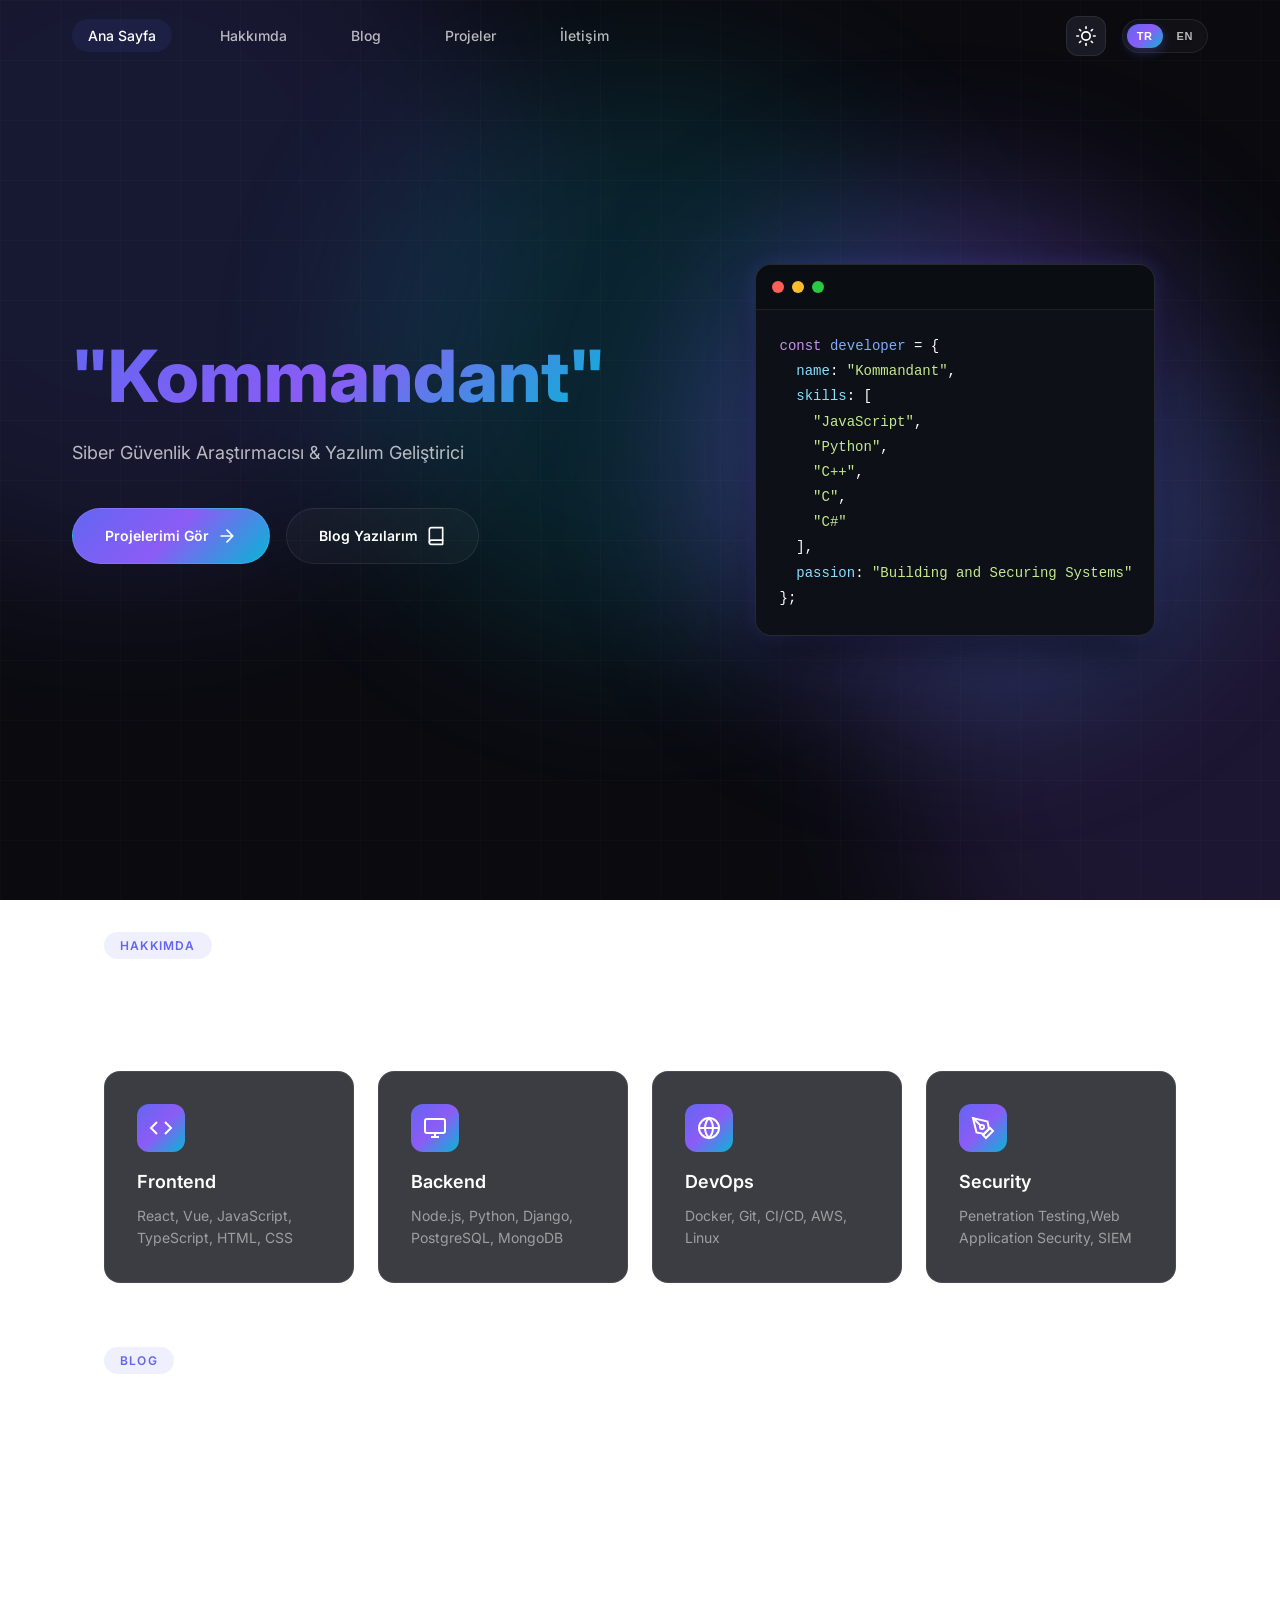
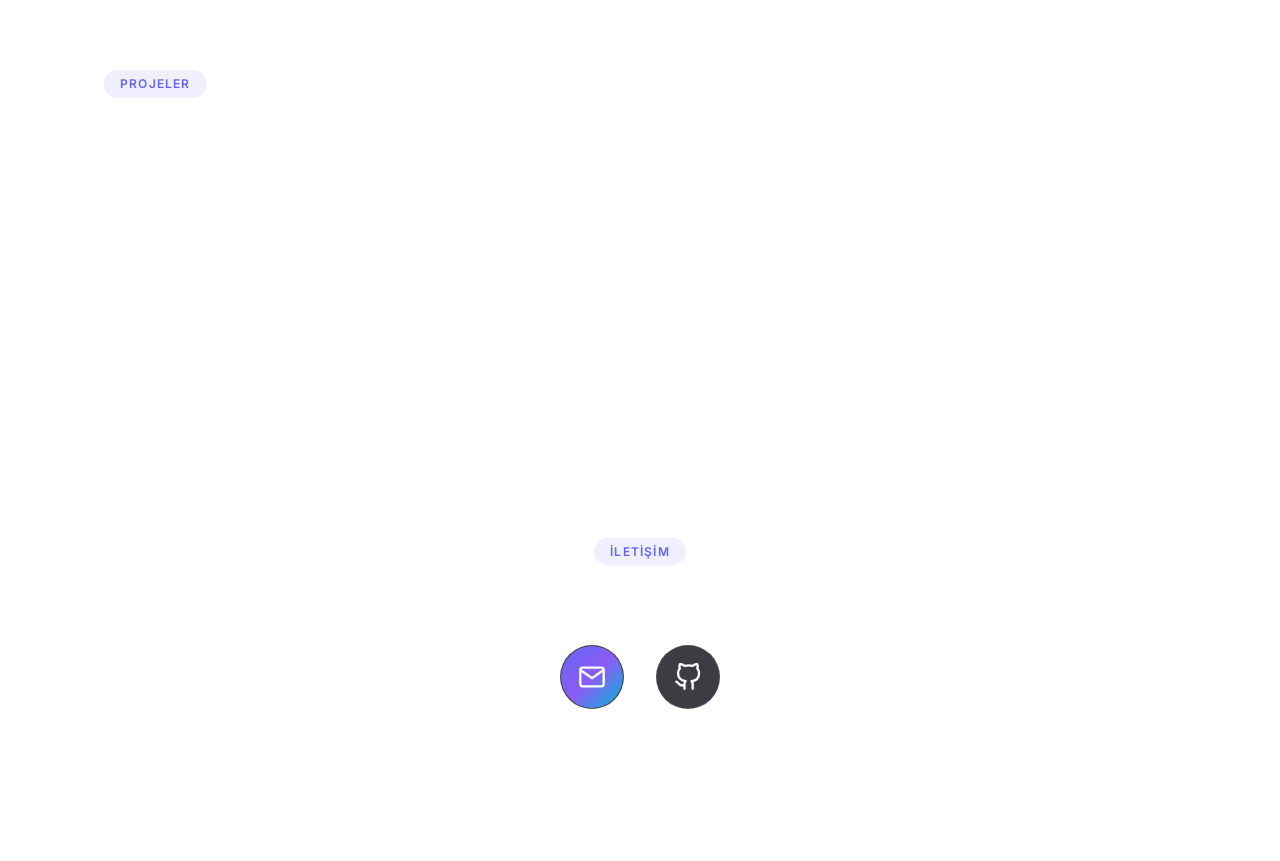
==== index.html @ 4bd41f68 "Add files via upload" ====
<!DOCTYPE html>
<html lang="tr">

<head>
    <meta charset="UTF-8">
    <meta name="viewport" content="width=device-width, initial-scale=1.0">
    <meta name="description" content="Alper's personal portfolio - Software Developer & Creative Technologist">
    <meta name="keywords" content="developer, portfolio, software, web development">
    <title>Alper | Portfolio</title>
    <link rel="preconnect" href="https://fonts.googleapis.com">
    <link rel="preconnect" href="https://fonts.gstatic.com" crossorigin>
    <link href="https://fonts.googleapis.com/css2?family=Inter:wght@300;400;500;600;700;800&display=swap"
        rel="stylesheet">
    <link rel="stylesheet" href="style.css">
</head>

<body>
    <!-- Animated Background -->
    <div class="bg-gradient">
        <div class="bg-blob"></div>
    </div>
    <div class="bg-grid"></div>
    <canvas id="bg-canvas"></canvas>

    <!-- Navigation -->
    <nav class="navbar" id="navbar">
        <div class="nav-container">

            <ul class="nav-menu">
                <li><a href="#home" class="nav-link active" data-i18n="nav-home">Ana Sayfa</a></li>
                <li><a href="#about" class="nav-link" data-i18n="nav-about">Hakkımda</a></li>
                <li><a href="#blog" class="nav-link" data-i18n="nav-blog">Blog</a></li>
                <li><a href="projects.html" class="nav-link" data-i18n="nav-projects">Projeler</a></li>
                <li><a href="#contact" class="nav-link" data-i18n="nav-contact">İletişim</a></li>
            </ul>
            <div class="nav-extra">
                <button id="theme-toggle" class="theme-toggle" aria-label="Toggle theme">
                    <svg class="sun-icon" xmlns="http://www.w3.org/2000/svg" width="20" height="20" viewBox="0 0 24 24"
                        fill="none" stroke="currentColor" stroke-width="2" stroke-linecap="round"
                        stroke-linejoin="round">
                        <circle cx="12" cy="12" r="5" />
                        <line x1="12" y1="1" x2="12" y2="3" />
                        <line x1="12" y1="21" x2="12" y2="23" />
                        <line x1="4.22" y1="4.22" x2="5.64" y2="5.64" />
                        <line x1="18.36" y1="18.36" x2="19.78" y2="19.78" />
                        <line x1="1" y1="12" x2="3" y2="12" />
                        <line x1="21" y1="12" x2="23" y2="12" />
                        <line x1="4.22" y1="19.78" x2="5.64" y2="18.36" />
                        <line x1="18.36" y1="5.64" x2="19.78" y2="4.22" />
                    </svg>
                    <svg class="moon-icon" xmlns="http://www.w3.org/2000/svg" width="20" height="20" viewBox="0 0 24 24"
                        fill="none" stroke="currentColor" stroke-width="2" stroke-linecap="round"
                        stroke-linejoin="round">
                        <path d="M21 12.79A9 9 0 1 1 11.21 3 7 7 0 0 0 21 12.79z" />
                    </svg>
                </button>
                <div class="lang-switch" id="lang-switch">
                    <button class="lang-btn active" data-lang="tr">TR</button>
                    <span class="lang-divider">|</span>
                    <button class="lang-btn" data-lang="en">EN</button>
                </div>
                <button class="nav-toggle" id="nav-toggle" aria-label="Toggle menu">
                    <span></span>
                    <span></span>
                    <span></span>
                </button>
            </div>
        </div>
    </nav>

    <!-- Hero Section -->
    <section class="hero" id="home">
        <div class="hero-content">

            <h1 class="hero-title">
                <span class="title-line"></span>
                <span class="title-gradient">"Kommandant"</span>
            </h1>
            <p class="hero-description" data-i18n="hero-description">
                Cyber Security Researcher & Software Developer
            </p>
            <div class="hero-cta">
                <a href="#projects" class="btn btn-primary">
                    <span data-i18n="hero-cta-projects">Projelerimi Gör</span>
                    <svg xmlns="http://www.w3.org/2000/svg" width="20" height="20" viewBox="0 0 24 24" fill="none"
                        stroke="currentColor" stroke-width="2" stroke-linecap="round" stroke-linejoin="round">
                        <path d="M5 12h14M12 5l7 7-7 7" />
                    </svg>
                </a>
                <a href="#blog" class="btn btn-secondary">
                    <span data-i18n="hero-cta-blog">Blog Yazılarım</span>
                    <svg xmlns="http://www.w3.org/2000/svg" width="20" height="20" viewBox="0 0 24 24" fill="none"
                        stroke="currentColor" stroke-width="2" stroke-linecap="round" stroke-linejoin="round">
                        <path d="M4 19.5A2.5 2.5 0 0 1 6.5 17H20" />
                        <path d="M6.5 2H20v20H6.5A2.5 2.5 0 0 1 4 19.5v-15A2.5 2.5 0 0 1 6.5 2z" />
                    </svg>
                </a>
            </div>
        </div>
        <div class="hero-visual">
            <div class="hero-card">
                <div class="card-glow"></div>
                <div class="code-window">
                    <div class="window-header">
                        <span class="dot red"></span>
                        <span class="dot yellow"></span>
                        <span class="dot green"></span>
                    </div>
                    <pre class="code-content"><code><span class="keyword">const</span> <span class="variable">developer</span> = {
  <span class="property">name</span>: <span class="string">"Kommandant"</span>,
  <span class="property">skills</span>: [
    <span class="string">"JavaScript"</span>,
    <span class="string">"Python"</span>,
    <span class="string">"C++"</span>,
    <span class="string">"C"</span>,
    <span class="string">"C#"</span>
  ],
  <span class="property">passion</span>: <span class="string">"Building and Securing Systems"</span>
};</code></pre>
                </div>
            </div>
        </div>
    </section>





    <!-- About Section -->
    <section class="about" id="about">
        <div class="section-container">
            <div class="section-header">
                <span class="section-tag" data-i18n="about-tag">Hakkımda</span>

            </div>
            <div class="about-content">
                <div class="about-text">
                </div>
                <div class="skills-grid">
                    <div class="skill-card">
                        <div class="skill-icon">
                            <svg xmlns="http://www.w3.org/2000/svg" width="24" height="24" viewBox="0 0 24 24"
                                fill="none" stroke="currentColor" stroke-width="2">
                                <polyline points="16 18 22 12 16 6"></polyline>
                                <polyline points="8 6 2 12 8 18"></polyline>
                            </svg>
                        </div>
                        <h3 data-i18n="skills-frontend">Frontend</h3>
                        <p>React, Vue, JavaScript, TypeScript, HTML, CSS</p>
                    </div>
                    <div class="skill-card">
                        <div class="skill-icon">
                            <svg xmlns="http://www.w3.org/2000/svg" width="24" height="24" viewBox="0 0 24 24"
                                fill="none" stroke="currentColor" stroke-width="2">
                                <rect x="2" y="3" width="20" height="14" rx="2" ry="2"></rect>
                                <line x1="8" y1="21" x2="16" y2="21"></line>
                                <line x1="12" y1="17" x2="12" y2="21"></line>
                            </svg>
                        </div>
                        <h3 data-i18n="skills-backend">Backend</h3>
                        <p>Node.js, Python, Django, PostgreSQL, MongoDB</p>
                    </div>
                    <div class="skill-card">
                        <div class="skill-icon">
                            <svg xmlns="http://www.w3.org/2000/svg" width="24" height="24" viewBox="0 0 24 24"
                                fill="none" stroke="currentColor" stroke-width="2">
                                <circle cx="12" cy="12" r="10"></circle>
                                <line x1="2" y1="12" x2="22" y2="12"></line>
                                <path
                                    d="M12 2a15.3 15.3 0 0 1 4 10 15.3 15.3 0 0 1-4 10 15.3 15.3 0 0 1-4-10 15.3 15.3 0 0 1 4-10z">
                                </path>
                            </svg>
                        </div>
                        <h3 data-i18n="skills-devops">DevOps</h3>
                        <p>Docker, Git, CI/CD, AWS, Linux</p>
                    </div>
                    <div class="skill-card">
                        <div class="skill-icon">
                            <svg xmlns="http://www.w3.org/2000/svg" width="24" height="24" viewBox="0 0 24 24"
                                fill="none" stroke="currentColor" stroke-width="2">
                                <path d="M12 19l7-7 3 3-7 7-3-3z"></path>
                                <path d="M18 13l-1.5-7.5L2 2l3.5 14.5L13 18l5-5z"></path>
                                <path d="M2 2l7.586 7.586"></path>
                                <circle cx="11" cy="11" r="2"></circle>
                            </svg>
                        </div>
                        <h3 data-i18n="skills-design">Security</h3>
                        <p>Penetration Testing,Web Application Security, SIEM</p>
                    </div>
                </div>
            </div>
        </div>
    </section>

    <!-- Blog Section -->
    <section class="blog" id="blog">
        <div class="section-container">
            <div class="section-header">
                <span class="section-tag" data-i18n="blog-tag">Blog</span>
                <h2 class="section-title" data-i18n="blog-title">Son<br><span class="gradient-text">Yazılarım</span>
                </h2>
            </div>
            <div class="blog-grid" id="blog-grid">
                <!-- Articles will be loaded dynamically from articles.json -->
            </div>
            <div class="blog-cta">
                <a href="blog.html" class="btn btn-secondary" data-i18n="blog-cta">Tüm Yazıları Gör</a>
            </div>
        </div>
    </section>

    <!-- Projects Section -->

    <section class="projects" id="projects">
        <div class="section-container">
            <div class="section-header">
                <span class="section-tag" data-i18n="projects-tag">Projeler</span>
            </div>
            <div class="projects-grid" id="homepage-projects-grid">
                <!-- Projects will be loaded dynamically from GitHub -->
                <div class="projects-loading-inline">
                </div>
            </div>
            <div class="projects-cta">
                <a href="projects.html" class="btn btn-secondary">
                    <svg xmlns="http://www.w3.org/2000/svg" width="18" height="18" viewBox="0 0 24 24" fill="none"
                        stroke="currentColor" stroke-width="2">
                        <path
                            d="M9 19c-5 1.5-5-2.5-7-3m14 6v-3.87a3.37 3.37 0 0 0-.94-2.61c3.14-.35 6.44-1.54 6.44-7A5.44 5.44 0 0 0 20 4.77 5.07 5.07 0 0 0 19.91 1S18.73.65 16 2.48a13.38 13.38 0 0 0-7 0C6.27.65 5.09 1 5.09 1A5.07 5.07 0 0 0 5 4.77a5.44 5.44 0 0 0-1.5 3.78c0 5.42 3.3 6.61 6.44 7A3.37 3.37 0 0 0 9 18.13V22">
                        </path>
                    </svg>
                    <span data-i18n="projects-cta">Tüm Projeleri Gör</span>
                </a>
            </div>
        </div>
    </section>



    <!-- Contact Section -->
    <section class="contact" id="contact">
        <div class="section-container">
            <div class="section-header center">
                <span class="section-tag" data-i18n="contact-tag">İletişim</span>
            </div>
            <div class="contact-content">
                <div class="contact-buttons">
                    <div class="contact-email-card">
                        <div class="contact-icon">
                            <svg xmlns="http://www.w3.org/2000/svg" width="24" height="24" viewBox="0 0 24 24"
                                fill="none" stroke="currentColor" stroke-width="2" stroke-linecap="round"
                                stroke-linejoin="round">
                                <path d="M4 4h16c1.1 0 2 .9 2 2v12c0 1.1-.9 2-2 2H4c-1.1 0-2-.9-2-2V6c0-1.1.9-2 2-2z">
                                </path>
                                <polyline points="22,6 12,13 2,6"></polyline>
                            </svg>
                        </div>
                        <div class="contact-email-info">
                            <span class="contact-email-text">alpermudar@gmail.com</span>
                        </div>
                    </div>
                    <a href="https://github.com/alpermdr" target="_blank" class="contact-btn"
                        aria-label="GitHub Profile">
                        <svg xmlns="http://www.w3.org/2000/svg" width="24" height="24" viewBox="0 0 24 24" fill="none"
                            stroke="currentColor" stroke-width="2" stroke-linecap="round" stroke-linejoin="round">
                            <path
                                d="M9 19c-5 1.5-5-2.5-7-3m14 6v-3.87a3.37 3.37 0 0 0-.94-2.61c3.14-.35 6.44-1.54 6.44-7A5.44 5.44 0 0 0 20 4.77 5.07 5.07 0 0 0 19.91 1S18.73.65 16 2.48a13.38 13.38 0 0 0-7 0C6.27.65 5.09 1 5.09 1A5.07 5.07 0 0 0 5 4.77a5.44 5.44 0 0 0-1.5 3.78c0 5.42 3.3 6.61 6.44 7A3.37 3.37 0 0 0 9 18.13V22">
                            </path>
                        </svg>
                    </a>
                </div>
            </div>
        </div>
    </section>

    <!-- Footer -->
    <footer class="footer">
        <div class="footer-container">
            <p data-i18n="footer-rights">&copy; 2026 Kommandant Tüm hakları saklıdır.</p>
        </div>
    </footer>

    <script src="script.js"></script>
</body>

</html>
---- style.css ----
/* ============================================
   Modern Design System - GitHub.io Portfolio
   ============================================ */

/* CSS Custom Properties */
:root {
    /* Shared Properties */
    --space-xs: 0.25rem;
    --space-sm: 0.5rem;
    --space-md: 1rem;
    --space-lg: 1.5rem;
    --space-xl: 2rem;
    --space-2xl: 3rem;
    --space-3xl: 4rem;
    --space-4xl: 6rem;

    --font-family: 'Inter', -apple-system, BlinkMacSystemFont, sans-serif;
    --font-size-xs: 0.75rem;
    --font-size-sm: 0.875rem;
    --font-size-base: 1rem;
    --font-size-lg: 1.125rem;
    --font-size-xl: 1.25rem;
    --font-size-2xl: 1.5rem;
    --font-size-3xl: 2rem;
    --font-size-4xl: 2.5rem;
    --font-size-5xl: 3.5rem;
    --font-size-6xl: 4.5rem;

    --blur-sm: 8px;
    --blur-md: 16px;
    --blur-lg: 32px;
    --transition-fast: 150ms ease;
    --transition-base: 300ms ease;
    --transition-slow: 500ms ease;
    --radius-sm: 8px;
    --radius-md: 12px;
    --radius-lg: 16px;
    --radius-xl: 24px;
    --radius-full: 9999px;
}

/* Default Theme Variables (Dark Mode) */
:root {
    --bg-primary: #0a0a0f;
    --bg-secondary: #12121a;
    --bg-tertiary: #1a1a24;
    --bg-glass: rgba(18, 18, 26, 0.82);

    --text-primary: #ffffff;
    --text-secondary: rgba(255, 255, 255, 0.7);
    --text-muted: rgba(255, 255, 255, 0.5);

    --accent-primary: #6366f1;
    --accent-secondary: #8b5cf6;
    --accent-tertiary: #06b6d4;
    --accent-gradient: linear-gradient(135deg, #6366f1 0%, #8b5cf6 50%, #06b6d4 100%);

    --border-color: rgba(255, 255, 255, 0.08);
    --border-glow: rgba(99, 102, 241, 0.3);

    --grid-opacity: 0.02;
    --gradient-opacity-1: 0.15;
    --gradient-opacity-2: 0.12;
    --gradient-opacity-3: 0.1;

    --card-shadow: 0 20px 40px rgba(0, 0, 0, 0.3);
    --nav-shadow: none;
    --btn-secondary-bg: rgba(255, 255, 255, 0.03);
}

/* Light Theme Variables */
[data-theme="light"] {
    --bg-primary: #f8fafc;
    --bg-secondary: #ffffff;
    --bg-tertiary: #f1f5f9;
    --bg-glass: rgba(255, 255, 255, 0.8);

    --text-primary: #0f172a;
    --text-secondary: #475569;
    --text-muted: #64748b;

    --accent-primary: #4f46e5;
    --accent-secondary: #7c3aed;
    --accent-tertiary: #0891b2;
    --accent-gradient: linear-gradient(135deg, #4f46e5 0%, #7c3aed 50%, #0891b2 100%);

    --border-color: rgba(0, 0, 0, 0.08);
    --border-glow: rgba(79, 70, 229, 0.1);

    --grid-opacity: 0.03;
    --gradient-opacity-1: 0.08;
    --gradient-opacity-2: 0.06;
    --gradient-opacity-3: 0.05;

    --card-shadow: 0 4px 20px rgba(0, 0, 0, 0.05);
    --nav-shadow: 0 4px 20px rgba(0, 0, 0, 0.05);
    --btn-secondary-bg: rgba(0, 0, 0, 0.04);
}

/* Reset & Base */
*,
*::before,
*::after {
    margin: 0;
    padding: 0;
    box-sizing: border-box;
}

html {
    scroll-behavior: smooth;
    scroll-padding-top: 80px;
}

body {
    font-family: var(--font-family);
    font-size: var(--font-size-base);
    line-height: 1.6;
    color: var(--text-primary);
    background-color: transparent;
    /* Changed to transparent to show fixed background */
    overflow-x: hidden;
    -webkit-font-smoothing: antialiased;
}

/* Animated Background (Antigravity Style) */
.bg-gradient {
    position: fixed;
    top: 0;
    left: 0;
    width: 100%;
    height: 100vh;
    z-index: -2;
    overflow: hidden;
    background: var(--bg-primary);
    transition: background var(--transition-base);
}

.bg-gradient::before,
.bg-gradient::after,
.bg-blob {
    content: '';
    position: absolute;
    filter: blur(80px);
    border-radius: var(--radius-full);
    z-index: -1;
    opacity: var(--gradient-opacity-1);
    transition: background-color var(--transition-base);
}

/* Blob 1 - Indigo */
.bg-gradient::before {
    width: 60vw;
    height: 60vw;
    background: var(--accent-primary);
    top: calc(-20% + var(--m-y-1, 0px));
    left: calc(-20% + var(--m-x-1, 0px));
    animation: blobFloat 25s ease-in-out infinite alternate;
}

/* Blob 2 - Purple */
.bg-gradient::after {
    width: 50vw;
    height: 50vw;
    background: var(--accent-secondary);
    bottom: calc(-20% - var(--m-y-2, 0px));
    right: calc(-20% - var(--m-x-2, 0px));
    animation: blobFloat 30s ease-in-out infinite alternate-reverse;
}

/* Blob 3 - Cyan */
.bg-blob {
    width: 45vw;
    height: 45vw;
    background: var(--accent-tertiary);
    top: calc(40% + var(--m-y-3, 0px));
    left: calc(50% + var(--m-x-3, 0px));
    transform: translate(-50%, -50%);
    animation: blobFloat 20s ease-in-out infinite alternate;
}

@keyframes blobFloat {
    0% {
        transform: translate(0, 0) scale(1);
    }

    33% {
        transform: translate(5vw, 10vh) scale(1.1);
    }

    66% {
        transform: translate(-5vw, 5vh) scale(0.9);
    }

    100% {
        transform: translate(0, 0) scale(1);
    }
}

.bg-grid {
    position: fixed;
    top: 0;
    left: 0;
    width: 100%;
    height: 100%;
    background-image:
        linear-gradient(rgba(255, 255, 255, var(--grid-opacity)) 1px, transparent 1px),
        linear-gradient(90deg, rgba(255, 255, 255, var(--grid-opacity)) 1px, transparent 1px);
    background-size: 60px 60px;
    z-index: -1;
    transition: background-image var(--transition-base);
}

[data-theme="light"] .bg-grid {
    background-image:
        linear-gradient(rgba(0, 0, 0, var(--grid-opacity)) 1px, transparent 1px),
        linear-gradient(90deg, rgba(0, 0, 0, var(--grid-opacity)) 1px, transparent 1px);
}

#bg-canvas {
    position: fixed;
    top: 0;
    left: 0;
    width: 100%;
    height: 100%;
    z-index: -1;
    pointer-events: none;
    opacity: 0.8;
    /* Increased for better visibility */
}

/* Navigation */
.navbar {
    position: fixed;
    top: 0;
    left: 0;
    right: 0;
    z-index: 1000;
    padding: var(--space-md) 0;
    transition: var(--transition-base);
}

.navbar.scrolled {
    background: var(--bg-glass);
    backdrop-filter: blur(var(--blur-md));
    padding: var(--space-sm) 0;
    border-bottom: 1px solid var(--border-color);
    box-shadow: var(--nav-shadow);
}

.nav-container {
    max-width: 1200px;
    margin: 0 auto;
    padding: 0 var(--space-xl);
    display: flex;
    align-items: center;
    justify-content: space-between;
}

.nav-logo {
    text-decoration: none;
}

.logo-text {
    display: flex;
    align-items: center;
    justify-content: center;
    width: 44px;
    height: 44px;
    border-radius: var(--radius-md);
    background: var(--accent-gradient);
    color: var(--text-primary);
    font-weight: 700;
    font-size: var(--font-size-xl);
    transition: var(--transition-base);
}

.logo-text:hover {
    transform: scale(1.05);
    box-shadow: 0 0 30px rgba(99, 102, 241, 0.4);
}

.nav-menu {
    display: flex;
    gap: var(--space-xl);
    list-style: none;
}

.nav-link {
    color: var(--text-secondary);
    text-decoration: none;
    font-size: var(--font-size-sm);
    font-weight: 500;
    padding: var(--space-sm) var(--space-md);
    border-radius: var(--radius-full);
}

.nav-link:hover {
    color: var(--text-primary);
    background: rgba(255, 255, 255, 0.05);
}

.theme-toggle {
    background: var(--bg-tertiary);
    border: 1px solid var(--border-color);
    color: var(--text-primary);
    width: 40px;
    height: 40px;
    border-radius: var(--radius-md);
    display: flex;
    align-items: center;
    justify-content: center;
    cursor: pointer;
    transition: var(--transition-base);
}

.theme-toggle:hover {
    background: var(--bg-secondary);
    border-color: var(--accent-primary);
}

.theme-toggle .sun-icon {
    display: none;
}

[data-theme="dark"] .theme-toggle .moon-icon {
    display: none;
}

[data-theme="dark"] .theme-toggle .sun-icon {
    display: block;
}

.nav-extra {
    display: flex;
    align-items: center;
    gap: var(--space-md);
}

.lang-switch {
    display: flex;
    align-items: center;
    gap: 4px;
    background: var(--btn-secondary-bg);
    padding: 4px;
    border-radius: var(--radius-full);
    border: 1px solid var(--border-color);
    backdrop-filter: blur(var(--blur-sm));
}

.lang-btn {
    background: none;
    border: none;
    color: var(--text-secondary);
    font-size: 11px;
    font-weight: 700;
    cursor: pointer;
    padding: 6px 10px;
    border-radius: var(--radius-full);
    transition: var(--transition-fast);
    letter-spacing: 0.05em;
}

.lang-btn:hover {
    color: var(--text-primary);
}

.lang-btn.active {
    background: var(--accent-gradient);
    color: var(--text-primary);
    box-shadow: 0 4px 12px rgba(99, 102, 241, 0.3);
}

.lang-divider {
    color: var(--border-color);
    font-size: 10px;
    display: none;
    /* We handle it with padding and background now */
}

.nav-toggle {
    display: none;
    flex-direction: column;
    gap: 5px;
    background: none;
    border: none;
    cursor: pointer;
    padding: var(--space-sm);
}

.nav-toggle span {
    width: 24px;
    height: 2px;
    background: var(--text-primary);
    border-radius: 2px;
    transition: var(--transition-base);
}

/* Hero Section */
.hero {
    min-height: 100vh;
    display: grid;
    grid-template-columns: 1fr 1fr;
    gap: var(--space-4xl);
    align-items: center;
    max-width: 1200px;
    margin: 0 auto;
    padding: var(--space-4xl) var(--space-xl);
}

.hero-content {
    display: flex;
    flex-direction: column;
    gap: var(--space-lg);
}

.hero-badge {
    display: inline-flex;
    align-items: center;
    gap: var(--space-sm);
    padding: var(--space-sm) var(--space-lg);
    background: var(--btn-secondary-bg);
    border: 1px solid var(--border-color);
    border-radius: var(--radius-md);
    width: fit-content;
    font-family: 'Fira Code', 'Courier New', monospace;
    font-size: var(--font-size-sm);
    color: var(--accent-primary);
    animation: fadeInUp 0.6s ease;
}

.badge-dot {
    width: 8px;
    height: 8px;
    background: #22c55e;
    border-radius: 50%;
    animation: pulse 2s infinite;
}

@keyframes pulse {

    0%,
    100% {
        opacity: 1;
    }

    50% {
        opacity: 0.5;
    }
}

.hero-title {
    font-size: var(--font-size-6xl);
    font-weight: 800;
    line-height: 1.1;
    animation: fadeInUp 0.6s ease 0.1s both;
}

.title-line {
    display: block;
}

.title-gradient {
    display: block;
    background: var(--accent-gradient);
    -webkit-background-clip: text;
    -webkit-text-fill-color: transparent;
    background-clip: text;
}

.hero-description {
    font-size: var(--font-size-lg);
    color: var(--text-secondary);
    max-width: 480px;
    animation: fadeInUp 0.6s ease 0.2s both;
}

.hero-cta {
    display: flex;
    gap: var(--space-md);
    margin-top: var(--space-md);
    animation: fadeInUp 0.6s ease 0.3s both;
}

.btn {
    display: inline-flex;
    align-items: center;
    gap: var(--space-sm);
    padding: var(--space-md) var(--space-xl);
    border-radius: var(--radius-full);
    font-size: var(--font-size-sm);
    font-weight: 600;
    text-decoration: none;
    cursor: pointer;
    transition: var(--transition-base);
}

.btn-primary {
    background: var(--accent-gradient);
    color: var(--text-primary);
    border: 1px solid rgba(255, 255, 255, 0.1);
}

.btn-primary:hover {
    transform: translateY(-2px);
    box-shadow: 0 10px 40px rgba(99, 102, 241, 0.4);
}

.btn-primary svg {
    transition: var(--transition-base);
}

.btn-primary:hover svg {
    transform: translateX(4px);
}

.btn-secondary {
    background: var(--btn-secondary-bg);
    color: var(--text-primary);
    border: 1px solid var(--border-color);
}

.btn-secondary:hover {
    background: var(--bg-tertiary);
    border-color: var(--accent-primary);
    transform: translateY(-2px);
}

.btn-outline {
    background: transparent;
    color: var(--text-primary);
    border: 1px solid var(--border-color);
}

.btn-outline:hover {
    background: rgba(255, 255, 255, 0.05);
    border-color: var(--text-muted);
}

.btn-ghost {
    background: transparent;
    color: var(--text-muted);
    border: 1px solid var(--border-color);
}

.btn-ghost:hover {
    color: var(--text-primary);
    background: rgba(255, 255, 255, 0.05);
}

.hero-stats {
    display: flex;
    gap: var(--space-2xl);
    margin-top: var(--space-xl);
    animation: fadeInUp 0.6s ease 0.4s both;
}

.stat {
    display: flex;
    flex-direction: column;
}

.stat-number {
    font-size: var(--font-size-2xl);
    font-weight: 700;
    color: var(--text-primary);
}

.stat-label {
    font-size: var(--font-size-xs);
    color: var(--text-muted);
    text-transform: uppercase;
    letter-spacing: 0.05em;
}

/* Hero Visual */
.hero-visual {
    display: flex;
    justify-content: center;
    align-items: center;
    animation: fadeInUp 0.8s ease 0.3s both;
}

.hero-card {
    position: relative;
    width: 100%;
    max-width: 400px;
}

.card-glow {
    position: absolute;
    inset: -60px;
    background: var(--accent-gradient);
    opacity: 0.35;
    filter: blur(80px);
    border-radius: 50%;
    animation: glowPulse 4s ease-in-out infinite;
}

@keyframes glowPulse {

    0%,
    100% {
        opacity: 0.35;
        transform: scale(1);
    }

    50% {
        opacity: 0.5;
        transform: scale(1.15);
    }
}

.code-window {
    position: relative;
    background: #0d1117;
    /* Solid dark background for better contrast */
    border: 1px solid rgba(255, 255, 255, 0.1);
    border-radius: var(--radius-lg);
    backdrop-filter: blur(20px);
    overflow: hidden;
    box-shadow:
        0 25px 50px -12px rgba(0, 0, 0, 0.6),
        0 0 20px rgba(99, 102, 241, 0.2);
}

.window-header {
    display: flex;
    gap: var(--space-sm);
    padding: var(--space-md);
    background: rgba(0, 0, 0, 0.2);
    border-bottom: 1px solid var(--border-color);
}

.dot {
    width: 12px;
    height: 12px;
    border-radius: 50%;
}

.dot.red {
    background: #ff5f56;
}

.dot.yellow {
    background: #ffbd2e;
}

.dot.green {
    background: #27ca40;
}

.code-content {
    padding: var(--space-lg);
    font-family: 'Fira Code', 'Monaco', monospace;
    font-size: var(--font-size-sm);
    line-height: 1.8;
    overflow-x: auto;
    color: #ffffff;
}

.code-content code {
    display: block;
    white-space: pre;
}

.keyword {
    color: #c792ea;
}

.variable {
    color: #82aaff;
}

.property {
    color: #89ddff;
}

.string {
    color: #c3e88d;
}

/* Sections Common */
.section-container {
    max-width: 1200px;
    margin: 0 auto;
    padding: var(--space-xl) var(--space-3xl);
}

.section-header {
    margin-bottom: var(--space-3xl);
}

.section-header.center {
    text-align: center;
}

.section-tag {
    display: inline-block;
    padding: var(--space-xs) var(--space-md);
    background: rgba(99, 102, 241, 0.1);
    color: var(--accent-primary);
    font-size: var(--font-size-xs);
    font-weight: 600;
    text-transform: uppercase;
    letter-spacing: 0.1em;
    border-radius: var(--radius-full);
    margin-bottom: var(--space-md);
}

.section-title {
    font-size: var(--font-size-4xl);
    font-weight: 700;
    line-height: 1.2;
}

.gradient-text {
    background: var(--accent-gradient);
    -webkit-background-clip: text;
    -webkit-text-fill-color: transparent;
    background-clip: text;
}

.section-subtitle {
    font-size: var(--font-size-lg);
    color: var(--text-secondary);
    margin-top: var(--space-md);
    max-width: 500px;
    margin-left: auto;
    margin-right: auto;
}

/* About Section */
.about {
    position: relative;
}

.about-content {
    display: grid;
    gap: var(--space-xl);
}

.about-text {
    display: flex;
    flex-direction: column;
    gap: var(--space-md);
}

.about-text p {
    color: var(--text-secondary);
    font-size: var(--font-size-lg);
}

.skills-grid {
    display: grid;
    grid-template-columns: repeat(auto-fit, minmax(250px, 1fr));
    gap: var(--space-lg);
}

.skill-card {
    padding: var(--space-xl);
    background: var(--bg-glass);
    border: 1px solid var(--border-color);
    border-radius: var(--radius-lg);
    backdrop-filter: blur(var(--blur-sm));
    transition: var(--transition-base);
}

.skill-card:hover {
    transform: translateY(-4px);
    border-color: var(--border-glow);
    box-shadow: 0 20px 40px rgba(0, 0, 0, 0.3);
}

.skill-icon {
    display: flex;
    align-items: center;
    justify-content: center;
    width: 48px;
    height: 48px;
    background: var(--accent-gradient);
    border-radius: var(--radius-md);
    margin-bottom: var(--space-md);
}

.skill-icon svg {
    color: var(--text-primary);
}

.skill-card h3 {
    font-size: var(--font-size-lg);
    font-weight: 600;
    margin-bottom: var(--space-sm);
}

.skill-card p {
    color: var(--text-muted);
    font-size: var(--font-size-sm);
}

/* Projects Section */
.projects {
    position: relative;
}

.projects-grid {
    display: grid;
    grid-template-columns: repeat(auto-fit, minmax(340px, 1fr));
    gap: var(--space-lg);
}

.project-card {
    background: var(--bg-glass);
    border: 1px solid var(--border-color);
    border-radius: var(--radius-xl);
    overflow: hidden;
    backdrop-filter: blur(var(--blur-sm));
    transition: var(--transition-base);
}

.project-card:hover {
    transform: translateY(-8px);
    border-color: var(--border-glow);
    box-shadow: 0 30px 60px rgba(0, 0, 0, 0.4);
}

.project-card.featured {
    grid-column: span 2;
}

.project-image {
    position: relative;
    height: 200px;
    background: linear-gradient(135deg, var(--bg-secondary), var(--bg-tertiary));
    overflow: hidden;
}

.project-card.featured .project-image {
    height: 280px;
}

.project-placeholder {
    position: absolute;
    inset: 0;
    display: flex;
    align-items: center;
    justify-content: center;
    color: var(--text-muted);
}

.project-overlay {
    position: absolute;
    inset: 0;
    background: linear-gradient(to top, var(--bg-secondary) 0%, transparent 100%);
}

.project-content {
    padding: var(--space-xl);
}

.project-tags {
    display: flex;
    flex-wrap: wrap;
    gap: var(--space-sm);
    margin-bottom: var(--space-md);
}

.tag {
    padding: var(--space-xs) var(--space-sm);
    background: rgba(99, 102, 241, 0.1);
    color: var(--accent-primary);
    font-size: var(--font-size-xs);
    font-weight: 500;
    border-radius: var(--radius-sm);
}

.project-title {
    font-size: var(--font-size-xl);
    font-weight: 600;
    margin-bottom: var(--space-sm);
}

.project-description {
    color: var(--text-secondary);
    font-size: var(--font-size-sm);
    margin-bottom: var(--space-lg);
}

.project-links {
    display: flex;
    gap: var(--space-md);
}

.project-link {
    display: inline-flex;
    align-items: center;
    gap: var(--space-sm);
    color: var(--text-secondary);
    text-decoration: none;
    font-size: var(--font-size-sm);
    font-weight: 500;
    transition: var(--transition-fast);
}

.project-link:hover {
    color: var(--accent-primary);
}

/* Contact Section */
.contact {
    position: relative;
}

.contact-content {
    display: flex;
    flex-direction: column;
    align-items: center;
    gap: var(--space-xl);
}

.contact-card {
    position: relative;
    display: flex;
    align-items: center;
    padding: var(--space-xs);
    background: var(--bg-glass);
    border: 1px solid var(--border-color);
    border-radius: var(--radius-full);
    backdrop-filter: blur(var(--blur-md));
    transition: width 2s ease-in-out;
    background: 2s ease-in-out;
    border-color: 2s ease-in-out;
    box-shadow: 2s ease-in-out;
    width: 56px;
    height: 56px;
    cursor: pointer;
}

@keyframes scale-up-left-normal {
    0% {
        transform: scale(0.5);
        transform-origin: 0% 50%;
    }

    100% {
        transform: scale(1);
        transform-origin: 0% 50%;
    }
}


.contact-card:hover {
    animation: scale-up-left-normal 1s ease 0s normal backwards;
    width: 320px;
    background: rgba(255, 255, 255, 0.08);
    border-color: var(--accent-primary);
    box-shadow: 0 10px 30px rgba(0, 0, 0, 0.3);
}

.contact-icon {
    width: 40px;
    height: 40px;
    min-width: 40px;
    display: flex;
    align-items: center;
    justify-content: center;
    background: var(--accent-gradient);
    border-radius: var(--radius-full);
    flex-shrink: 0;
    margin: 4px;
    box-shadow: 0 4px 10px rgba(0, 0, 0, 0.2);
    transition: transform 2s ease-in-out;
}

.contact-icon svg {
    width: 20px;
    height: 20px;
    color: var(--text-primary);
}

.contact-info-wrapper {
    margin-left: var(--space-md);
    opacity: 0;
    transform: translateX(20px);
    transition: opacity 1.8s ease-in-out,
        transform 1.8s ease-in-out;
    white-space: nowrap;
}

.contact-card:hover .contact-info-wrapper {
    opacity: 1;
    transform: translateX(0);
}

.contact-buttons {
    display: flex;
    gap: var(--space-xl);
    align-items: center;
    justify-content: center;
}

.contact-email-card {
    position: relative;
    display: flex;
    flex-direction: row;
    align-items: center;
    justify-content: flex-start;
    width: 64px;
    height: 64px;
    background: var(--bg-glass);
    border: 1px solid var(--border-color);
    border-radius: var(--radius-full);
    backdrop-filter: blur(var(--blur-md));
    transition: width 0.7s cubic-bezier(0.65, 0, 0.35, 1);
    overflow: hidden;
    cursor: default;
    transform-origin: left center;
    padding: 0;
    box-sizing: border-box;
}

.contact-email-card:hover {
    width: 340px;
    border-color: var(--accent-primary);
    box-shadow: 0 10px 20px rgba(99, 102, 241, 0.1);
}

.contact-email-card .contact-icon {
    width: 62px;
    height: 62px;
    min-width: 62px;
    display: flex;
    align-items: center;
    justify-content: center;
    flex-shrink: 0;
    margin: 0;
}

.contact-email-card .contact-icon svg {
    width: 28px;
    height: 28px;
    color: var(--text-primary);
}

.contact-email-info {
    opacity: 0;
    transform: translateX(10px);
    transition: all 0.55s cubic-bezier(0.65, 0, 0.35, 1);
    white-space: nowrap;
    padding-left: var(--space-md);
    padding-right: var(--space-xl);
}

.contact-email-card:hover .contact-email-info {
    opacity: 1;
    transform: translateX(0);
}

.contact-email-text {
    font-size: var(--font-size-lg);
    font-weight: 600;
    color: var(--text-primary);
}

.contact-btn {
    display: flex;
    align-items: center;
    justify-content: center;
    width: 64px;
    height: 64px;
    background: var(--bg-glass);
    border: 1px solid var(--border-color);
    border-radius: var(--radius-full);
    color: var(--text-primary);
    transition: all 0.4s cubic-bezier(0.4, 0, 0.2, 1);
    backdrop-filter: blur(var(--blur-md));
}

.contact-btn:hover {
    transform: translateY(-5px) scale(1.05);
    border-color: var(--accent-primary);
    background: rgba(255, 255, 255, 0.08);
    box-shadow: 0 15px 30px rgba(99, 102, 241, 0.2);
    color: var(--accent-primary);
}

.contact-btn svg {
    width: 28px;
    height: 28px;
}

/* Footer */
.footer {
    border-top: 1px solid var(--border-color);
    padding: var(--space-2xl) 0;
}

.footer-container {
    max-width: 1200px;
    margin: 0 auto;
    padding: 0 var(--space-xl);
    display: flex;
    justify-content: space-between;
    align-items: center;
    flex-wrap: wrap;
    gap: var(--space-md);
}

.footer p {
    color: var(--text-muted);
    font-size: var(--font-size-sm);
}

.footer-tagline {
    color: var(--text-secondary);
}

/* Animations */
@keyframes fadeInUp {
    from {
        opacity: 0;
        transform: translateY(30px);
    }

    to {
        opacity: 1;
        transform: translateY(0);
    }
}

.fade-in {
    opacity: 0;
    transform: translateY(30px);
    transition: opacity 0.6s ease, transform 0.6s ease;
}

.fade-in.visible {
    opacity: 1;
    transform: translateY(0);
}

/* Responsive */
@media (max-width: 1024px) {
    .hero {
        grid-template-columns: 1fr;
        text-align: center;
        gap: var(--space-3xl);
    }

    .hero-content {
        align-items: center;
    }

    .hero-badge {
        margin-left: auto;
        margin-right: auto;
    }

    .hero-description {
        margin-left: auto;
        margin-right: auto;
    }

    .hero-cta {
        justify-content: center;
    }

    .hero-stats {
        justify-content: center;
    }

    .hero-visual {
        order: -1;
    }

    .hero-card {
        max-width: 350px;
    }

    .project-card.featured {
        grid-column: span 1;
    }
}

@media (max-width: 768px) {
    :root {
        --font-size-6xl: 2.5rem;
        --font-size-5xl: 2rem;
        --font-size-4xl: 1.75rem;
    }

    .nav-menu {
        position: fixed;
        top: 0;
        right: -100%;
        width: 100%;
        height: 100vh;
        background: var(--bg-primary);
        flex-direction: column;
        justify-content: center;
        align-items: center;
        transition: var(--transition-base);
    }

    .nav-menu.active {
        right: 0;
    }

    .nav-toggle {
        display: flex;
        z-index: 1001;
    }

    .nav-toggle.active span:nth-child(1) {
        transform: rotate(45deg) translate(5px, 5px);
    }

    .nav-toggle.active span:nth-child(2) {
        opacity: 0;
    }

    .nav-toggle.active span:nth-child(3) {
        transform: rotate(-45deg) translate(5px, -5px);
    }

    .hero-stats {
        flex-direction: column;
        gap: var(--space-md);
    }

    .projects-grid {
        grid-template-columns: 1fr;
    }

    .footer-container {
        flex-direction: column;
        text-align: center;
    }
}

/* ============================================
   Blog Section Styles
   ============================================ */

/* Blog Grid */
.blog {
    position: relative;
}

.blog-grid {
    display: grid;
    grid-template-columns: repeat(auto-fit, minmax(320px, 1fr));
    gap: var(--space-lg);
    margin-bottom: var(--space-2xl);
}

.blog-cta {
    text-align: center;
    margin-top: var(--space-xl);
}

/* Blog Card */
.blog-card {
    display: flex;
    flex-direction: column;
    background: var(--bg-glass);
    border: 1px solid var(--border-color);
    border-radius: var(--radius-xl);
    overflow: hidden;
    backdrop-filter: blur(var(--blur-sm));
    transition: var(--transition-base);
    text-decoration: none;
}

.blog-card:hover {
    transform: translateY(-6px);
    border-color: var(--border-glow);
    box-shadow: 0 25px 50px rgba(0, 0, 0, 0.35);
}

.blog-card-image {
    position: relative;
    height: 180px;
    background: linear-gradient(135deg, var(--accent-primary) 0%, var(--accent-secondary) 100%);
    display: flex;
    align-items: center;
    justify-content: center;
    overflow: hidden;
}

.blog-card-image::before {
    content: '';
    position: absolute;
    inset: 0;
    background: url("data:image/svg+xml,%3Csvg width='60' height='60' viewBox='0 0 60 60' xmlns='http://www.w3.org/2000/svg'%3E%3Cg fill='none' fill-rule='evenodd'%3E%3Cg fill='%23ffffff' fill-opacity='0.05'%3E%3Cpath d='M36 34v-4h-2v4h-4v2h4v4h2v-4h4v-2h-4zm0-30V0h-2v4h-4v2h4v4h2V6h4V4h-4zM6 34v-4H4v4H0v2h4v4h2v-4h4v-2H6zM6 4V0H4v4H0v2h4v4h2V6h4V4H6z'/%3E%3C/g%3E%3C/g%3E%3C/svg%3E");
}

/* Blog Image Styling */
.blog-card-image img {
    width: 100%;
    height: 100%;
    object-fit: cover;
    transition: transform 0.5s ease;
}

.blog-card:hover .blog-card-image img {
    transform: scale(1.1);
}

.blog-card-icon {
    color: rgba(255, 255, 255, 0.3);
    z-index: 1;
}

.blog-card-content {
    padding: var(--space-xl);
    display: flex;
    flex-direction: column;
    flex-grow: 1;
}

.blog-card-meta {
    display: flex;
    align-items: center;
    gap: var(--space-md);
    margin-bottom: var(--space-md);
    font-size: var(--font-size-xs);
    color: var(--text-muted);
}

.blog-card-category {
    padding: var(--space-xs) var(--space-sm);
    background: rgba(99, 102, 241, 0.1);
    color: var(--accent-primary);
    border-radius: var(--radius-sm);
    font-weight: 500;
}

.blog-card-title {
    font-size: var(--font-size-xl);
    font-weight: 600;
    color: var(--text-primary);
    margin-bottom: var(--space-sm);
    line-height: 1.3;
}

.blog-card-excerpt {
    font-size: var(--font-size-sm);
    color: var(--text-secondary);
    line-height: 1.6;
    flex-grow: 1;
}

.blog-card-footer {
    display: flex;
    align-items: center;
    justify-content: space-between;
    margin-top: var(--space-lg);
    padding-top: var(--space-md);
    border-top: 1px solid var(--border-color);
}

.blog-card-read {
    display: inline-flex;
    align-items: center;
    gap: var(--space-sm);
    color: var(--accent-primary);
    font-size: var(--font-size-sm);
    font-weight: 500;
}

.blog-card-read svg {
    transition: var(--transition-fast);
}

.blog-card:hover .blog-card-read svg {
    transform: translateX(4px);
}

/* Page Header for Blog/Article */
.page-header {
    padding-top: calc(80px + var(--space-4xl));
    padding-bottom: var(--space-xl);
}

/* Blog Page */
.blog-page {
    padding-bottom: var(--space-4xl);
}

/* Article Page */
.article-page {
    max-width: 800px;
    margin: 0 auto;
    padding: calc(80px + var(--space-4xl)) var(--space-xl) var(--space-4xl);
}

.article-header {
    margin-bottom: var(--space-2xl);
    text-align: center;
}

.article-featured-image {
    width: 100%;
    height: 400px;
    border-radius: var(--radius-xl);
    overflow: hidden;
    margin-bottom: var(--space-2xl);
    box-shadow: 0 20px 40px rgba(0, 0, 0, 0.3);
}

.article-featured-image img {
    width: 100%;
    height: 100%;
    object-fit: cover;
}

.article-category {
    display: inline-block;
    padding: var(--space-xs) var(--space-md);
    background: rgba(99, 102, 241, 0.1);
    color: var(--accent-primary);
    font-size: var(--font-size-xs);
    font-weight: 600;
    text-transform: uppercase;
    letter-spacing: 0.1em;
    border-radius: var(--radius-full);
    margin-bottom: var(--space-md);
}

.article-title {
    font-size: var(--font-size-4xl);
    font-weight: 700;
    line-height: 1.2;
    margin-bottom: var(--space-lg);
}

.article-meta {
    display: flex;
    align-items: center;
    justify-content: center;
    gap: var(--space-lg);
    color: var(--text-muted);
    font-size: var(--font-size-sm);
}

.article-meta span {
    display: flex;
    align-items: center;
    gap: var(--space-sm);
}

.article-content {
    color: var(--text-secondary);
    font-size: var(--font-size-lg);
    line-height: 1.8;
}

.article-content h2 {
    color: var(--text-primary);
    font-size: var(--font-size-2xl);
    font-weight: 600;
    margin-top: var(--space-3xl);
    margin-bottom: var(--space-lg);
}

.article-content h3 {
    color: var(--text-primary);
    font-size: var(--font-size-xl);
    font-weight: 600;
    margin-top: var(--space-2xl);
    margin-bottom: var(--space-md);
}

.article-content p {
    margin-bottom: var(--space-lg);
}

.article-content a {
    color: var(--accent-primary);
    text-decoration: none;
    border-bottom: 1px solid transparent;
    transition: var(--transition-fast);
}

.article-content a:hover {
    border-bottom-color: var(--accent-primary);
}

.article-content code {
    background: var(--bg-tertiary);
    padding: var(--space-xs) var(--space-sm);
    border-radius: var(--radius-sm);
    font-family: 'Fira Code', monospace;
    font-size: 0.9em;
}

.article-content pre {
    background: var(--bg-secondary);
    border: 1px solid var(--border-color);
    border-radius: var(--radius-md);
    padding: var(--space-lg);
    overflow-x: auto;
    margin: var(--space-xl) 0;
}

.article-content pre code {
    background: none;
    padding: 0;
}

.article-content ul,
.article-content ol {
    margin: var(--space-lg) 0;
    padding-left: var(--space-xl);
}

.article-content li {
    margin-bottom: var(--space-sm);
}

.article-content blockquote {
    border-left: 3px solid var(--accent-primary);
    padding-left: var(--space-lg);
    margin: var(--space-xl) 0;
    font-style: italic;
    color: var(--text-muted);
}

.article-tags {
    display: flex;
    flex-wrap: wrap;
    gap: var(--space-sm);
    margin-top: var(--space-3xl);
    padding-top: var(--space-xl);
    border-top: 1px solid var(--border-color);
}

.article-back {
    display: inline-flex;
    align-items: center;
    gap: var(--space-sm);
    color: var(--text-secondary);
    text-decoration: none;
    font-size: var(--font-size-sm);
    font-weight: 500;
    margin-bottom: var(--space-xl);
    transition: var(--transition-fast);
}

.article-back:hover {
    color: var(--accent-primary);
}

.article-back svg {
    transition: var(--transition-fast);
}

.article-back:hover svg {
    transform: translateX(-4px);
}

/* Nav link active state */
.nav-link.active {
    color: var(--text-primary);
    background: rgba(99, 102, 241, 0.1);
}

/* Responsive Blog */
@media (max-width: 768px) {
    .blog-grid {
        grid-template-columns: 1fr;
    }

    .article-title {
        font-size: var(--font-size-3xl);
    }

    .article-meta {
        flex-direction: column;
        gap: var(--space-sm);
    }
}

/* ============================================
   GitHub Projects Page Styles
   ============================================ */

/* GitHub Stats */
.github-stats {
    margin-top: var(--space-2xl);
}

.github-stats-grid {
    display: grid;
    grid-template-columns: repeat(4, 1fr);
    gap: var(--space-lg);
}

.github-stat-card {
    display: flex;
    flex-direction: column;
    align-items: center;
    padding: var(--space-xl);
    background: var(--bg-glass);
    border: 1px solid var(--border-color);
    border-radius: var(--radius-xl);
    backdrop-filter: blur(var(--blur-sm));
    transition: var(--transition-base);
}

.github-stat-card:hover {
    transform: translateY(-4px);
    border-color: var(--border-glow);
    box-shadow: 0 20px 40px rgba(0, 0, 0, 0.3);
}

.github-stat-icon {
    display: flex;
    align-items: center;
    justify-content: center;
    width: 48px;
    height: 48px;
    background: var(--accent-gradient);
    border-radius: var(--radius-md);
    margin-bottom: var(--space-md);
}

.github-stat-icon svg {
    color: var(--text-primary);
}

.github-stat-value {
    font-size: var(--font-size-3xl);
    font-weight: 700;
    color: var(--text-primary);
    background: var(--accent-gradient);
    -webkit-background-clip: text;
    -webkit-text-fill-color: transparent;
    background-clip: text;
}

.github-stat-label {
    font-size: var(--font-size-sm);
    color: var(--text-muted);
    text-transform: uppercase;
    letter-spacing: 0.05em;
    margin-top: var(--space-xs);
}

/* Filter Tabs */
.projects-filter-section {
    padding-top: 0;
    padding-bottom: var(--space-xl);
}

.filter-tabs {
    display: flex;
    gap: var(--space-md);
    justify-content: center;
    flex-wrap: wrap;
}

.filter-tab {
    display: inline-flex;
    align-items: center;
    gap: var(--space-sm);
    padding: var(--space-md) var(--space-xl);
    background: var(--bg-glass);
    border: 1px solid var(--border-color);
    border-radius: var(--radius-full);
    color: var(--text-secondary);
    font-size: var(--font-size-sm);
    font-weight: 500;
    cursor: pointer;
    transition: var(--transition-base);
}

.filter-tab:hover {
    border-color: var(--text-muted);
    color: var(--text-primary);
}

.filter-tab.active {
    background: var(--accent-gradient);
    border-color: transparent;
    color: var(--text-primary);
}

.filter-tab svg {
    opacity: 0.7;
}

.filter-tab.active svg {
    opacity: 1;
}

/* Projects Page */
.projects-page {
    padding-top: 0;
    padding-bottom: var(--space-4xl);
}

/* GitHub Projects Grid */
.github-projects-grid {
    display: grid;
    grid-template-columns: repeat(auto-fill, minmax(350px, 1fr));
    gap: var(--space-lg);
}

/* Loading State */
.projects-loading {
    display: flex;
    flex-direction: column;
    align-items: center;
    gap: var(--space-lg);
    padding: var(--space-4xl);
    color: var(--text-secondary);
}

.loading-spinner {
    width: 48px;
    height: 48px;
    border: 3px solid var(--border-color);
    border-top-color: var(--accent-primary);
    border-radius: 50%;
    animation: spin 1s linear infinite;
}

@keyframes spin {
    to {
        transform: rotate(360deg);
    }
}

/* Error State */
.projects-error {
    display: flex;
    flex-direction: column;
    align-items: center;
    gap: var(--space-lg);
    padding: var(--space-4xl);
    color: var(--text-secondary);
    text-align: center;
}

.projects-error svg {
    color: var(--text-muted);
}

/* GitHub Project Card */
.github-project-card {
    display: flex;
    flex-direction: column;
    padding: var(--space-xl);
    background: var(--bg-glass);
    border: 1px solid var(--border-color);
    border-radius: var(--radius-xl);
    backdrop-filter: blur(var(--blur-sm));
    transition: var(--transition-base);
}

.github-project-card:hover {
    transform: translateY(-6px);
    border-color: var(--border-glow);
    box-shadow: 0 25px 50px rgba(0, 0, 0, 0.35);
}

.github-project-header {
    display: flex;
    align-items: center;
    gap: var(--space-md);
    margin-bottom: var(--space-md);
}

.github-project-icon {
    display: flex;
    align-items: center;
    justify-content: center;
    width: 40px;
    height: 40px;
    background: rgba(99, 102, 241, 0.1);
    border-radius: var(--radius-md);
    color: var(--accent-primary);
    flex-shrink: 0;
}

.github-project-name {
    font-size: var(--font-size-lg);
    font-weight: 600;
    color: var(--text-primary);
    overflow: hidden;
    text-overflow: ellipsis;
    white-space: nowrap;
}

.github-project-description {
    font-size: var(--font-size-sm);
    color: var(--text-secondary);
    line-height: 1.6;
    flex-grow: 1;
    margin-bottom: var(--space-lg);
    display: -webkit-box;
    -webkit-line-clamp: 3;
    line-clamp: 3;
    -webkit-box-orient: vertical;
    overflow: hidden;
}

.github-project-meta {
    display: flex;
    align-items: center;
    gap: var(--space-lg);
    margin-bottom: var(--space-lg);
    flex-wrap: wrap;
}

.github-project-language {
    display: inline-flex;
    align-items: center;
    gap: var(--space-sm);
    font-size: var(--font-size-xs);
    color: var(--text-secondary);
}

.language-dot {
    width: 12px;
    height: 12px;
    border-radius: 50%;
}

.github-project-stat {
    display: inline-flex;
    align-items: center;
    gap: var(--space-xs);
    font-size: var(--font-size-xs);
    color: var(--text-muted);
}

.github-project-stat svg {
    opacity: 0.7;
}

.github-project-footer {
    display: flex;
    align-items: center;
    justify-content: space-between;
    padding-top: var(--space-md);
    border-top: 1px solid var(--border-color);
}

.github-project-updated {
    display: inline-flex;
    align-items: center;
    gap: var(--space-sm);
    font-size: var(--font-size-xs);
    color: var(--text-muted);
}

.github-project-links {
    display: flex;
    gap: var(--space-md);
}

.github-project-link {
    display: flex;
    align-items: center;
    justify-content: center;
    width: 36px;
    height: 36px;
    background: rgba(255, 255, 255, 0.05);
    border-radius: var(--radius-md);
    color: var(--text-secondary);
    transition: var(--transition-fast);
}

.github-project-link:hover {
    background: var(--accent-primary);
    color: var(--text-primary);
}

/* ============================================
   Enhanced Blog Styles
   ============================================ */

/* Article Share */
.article-share {
    display: flex;
    align-items: center;
    gap: var(--space-lg);
    margin-top: var(--space-2xl);
    padding-top: var(--space-xl);
    border-top: 1px solid var(--border-color);
}

.share-label {
    font-size: var(--font-size-sm);
    color: var(--text-muted);
    font-weight: 500;
}

.share-buttons {
    display: flex;
    gap: var(--space-md);
}

.share-button {
    display: flex;
    align-items: center;
    justify-content: center;
    width: 44px;
    height: 44px;
    background: var(--bg-glass);
    border: 1px solid var(--border-color);
    border-radius: var(--radius-md);
    color: var(--text-secondary);
    text-decoration: none;
    cursor: pointer;
    transition: var(--transition-fast);
}

.share-button:hover {
    transform: translateY(-2px);
    border-color: var(--border-glow);
}

.share-button.twitter:hover {
    background: #1da1f2;
    border-color: #1da1f2;
    color: white;
}

.share-button.linkedin:hover {
    background: #0077b5;
    border-color: #0077b5;
    color: white;
}

.share-button.copy:hover {
    background: var(--accent-primary);
    border-color: var(--accent-primary);
    color: white;
}

/* Toast Notification */
.toast {
    position: fixed;
    bottom: 30px;
    left: 50%;
    transform: translateX(-50%) translateY(100px);
    padding: var(--space-md) var(--space-xl);
    background: var(--accent-gradient);
    color: var(--text-primary);
    font-size: var(--font-size-sm);
    font-weight: 500;
    border-radius: var(--radius-full);
    box-shadow: 0 10px 40px rgba(99, 102, 241, 0.4);
    z-index: 9999;
    opacity: 0;
    transition: all 0.3s ease;
}

.toast.show {
    transform: translateX(-50%) translateY(0);
    opacity: 1;
}

/* Code Block Styles */
.code-block {
    background: var(--bg-secondary);
    border: 1px solid var(--border-color);
    border-radius: var(--radius-md);
    padding: var(--space-lg);
    overflow-x: auto;
    margin: var(--space-xl) 0;
    position: relative;
}

.code-block::before {
    content: attr(class);
    position: absolute;
    top: 0;
    right: 0;
    padding: var(--space-xs) var(--space-md);
    background: rgba(99, 102, 241, 0.1);
    color: var(--accent-primary);
    font-size: var(--font-size-xs);
    text-transform: uppercase;
    letter-spacing: 0.05em;
    border-radius: 0 var(--radius-md) 0 var(--radius-md);
}

.code-block code {
    font-family: 'Fira Code', 'Monaco', monospace;
    font-size: var(--font-size-sm);
    line-height: 1.6;
    color: var(--text-secondary);
}

.article-content {
    line-height: 1.8;
    color: var(--text-secondary);
}

.article-content p {
    margin-bottom: var(--space-lg);
}

.content-image {
    margin: var(--space-2xl) 0;
    text-align: center;
    width: 100%;
}

.content-image img {
    max-width: 100%;
    height: auto;
    border-radius: var(--radius-lg);
    box-shadow: 0 10px 30px rgba(0, 0, 0, 0.2);
}

/* Syntax Highlighting */
.code-keyword {
    color: #c792ea;
}

.code-string {
    color: #c3e88d;
}

.code-number {
    color: #f78c6c;
}

.code-comment {
    color: #546e7a;
    font-style: italic;
}

/* Article Error */
.article-error {
    text-align: center;
    padding: var(--space-4xl);
    color: var(--text-muted);
}

/* No Projects */
.no-projects {
    text-align: center;
    padding: var(--space-4xl);
    color: var(--text-muted);
    grid-column: 1 / -1;
}

.no-projects a {
    color: var(--accent-primary);
    text-decoration: none;
}

.no-projects a:hover {
    text-decoration: underline;
}

/* Projects CTA */
.projects-cta {
    text-align: center;
    margin-top: var(--space-2xl);
}

.projects-cta .btn {
    gap: var(--space-sm);
}

/* Inline Loading */
.projects-loading-inline {
    display: flex;
    justify-content: center;
    align-items: center;
    padding: var(--space-4xl);
    grid-column: 1 / -1;
}

/* ============================================
   Responsive Additions
   ============================================ */

@media (max-width: 1024px) {
    .github-stats-grid {
        grid-template-columns: repeat(2, 1fr);
    }
}

@media (max-width: 768px) {
    .github-stats-grid {
        grid-template-columns: repeat(2, 1fr);
        gap: var(--space-md);
    }

    .github-stat-card {
        padding: var(--space-lg);
    }

    .github-stat-value {
        font-size: var(--font-size-2xl);
    }

    .filter-tabs {
        gap: var(--space-sm);
    }

    .filter-tab {
        padding: var(--space-sm) var(--space-lg);
        font-size: var(--font-size-xs);
    }

    .github-projects-grid {
        grid-template-columns: 1fr;
    }

    .article-share {
        flex-direction: column;
        align-items: flex-start;
    }
}

@media (max-width: 480px) {
    .github-stats-grid {
        grid-template-columns: 1fr;
    }
}
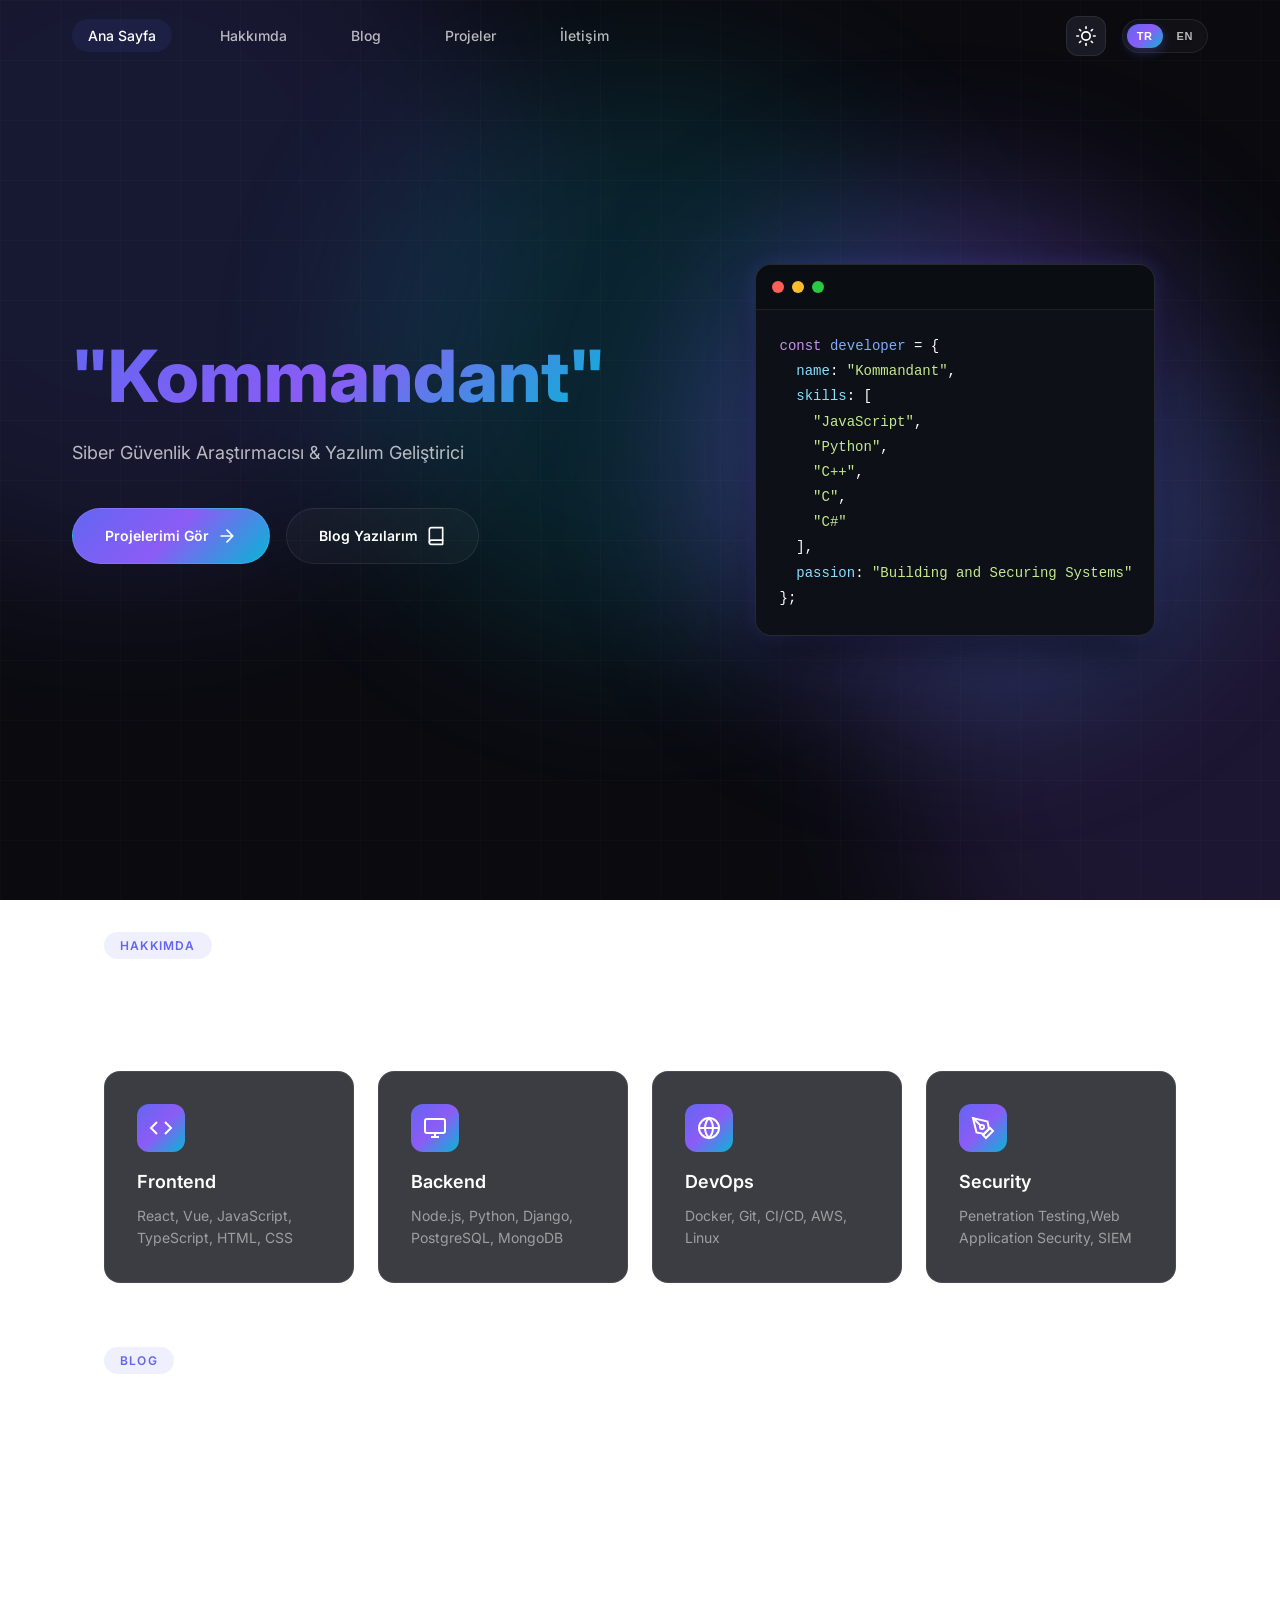
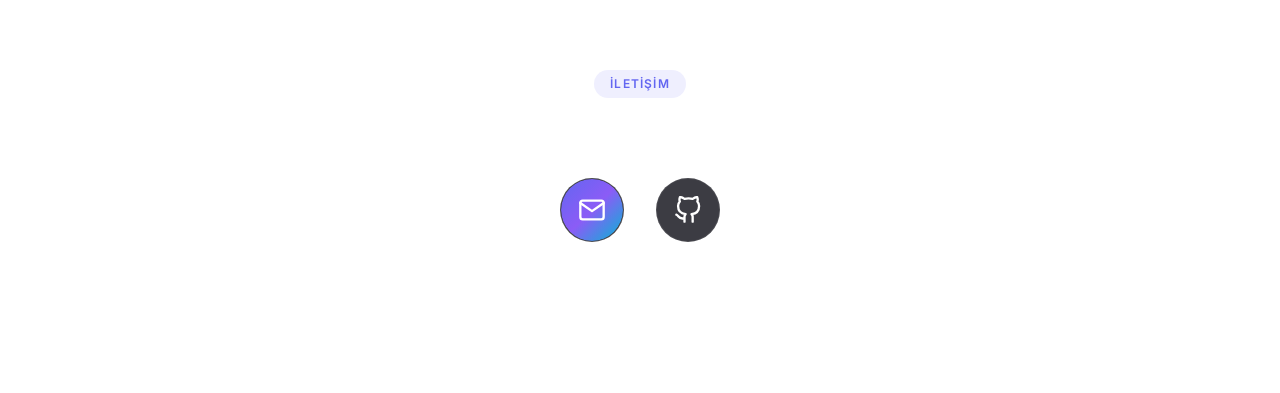
==== commit 392ab4b5: "Add files via upload" ====
--- a/index.html
+++ b/index.html
@@ -209,34 +209,6 @@
         </div>
     </section>
 
-    <!-- Projects Section -->
-
-    <section class="projects" id="projects">
-        <div class="section-container">
-            <div class="section-header">
-                <span class="section-tag" data-i18n="projects-tag">Projeler</span>
-            </div>
-            <div class="projects-grid" id="homepage-projects-grid">
-                <!-- Projects will be loaded dynamically from GitHub -->
-                <div class="projects-loading-inline">
-                </div>
-            </div>
-            <div class="projects-cta">
-                <a href="projects.html" class="btn btn-secondary">
-                    <svg xmlns="http://www.w3.org/2000/svg" width="18" height="18" viewBox="0 0 24 24" fill="none"
-                        stroke="currentColor" stroke-width="2">
-                        <path
-                            d="M9 19c-5 1.5-5-2.5-7-3m14 6v-3.87a3.37 3.37 0 0 0-.94-2.61c3.14-.35 6.44-1.54 6.44-7A5.44 5.44 0 0 0 20 4.77 5.07 5.07 0 0 0 19.91 1S18.73.65 16 2.48a13.38 13.38 0 0 0-7 0C6.27.65 5.09 1 5.09 1A5.07 5.07 0 0 0 5 4.77a5.44 5.44 0 0 0-1.5 3.78c0 5.42 3.3 6.61 6.44 7A3.37 3.37 0 0 0 9 18.13V22">
-                        </path>
-                    </svg>
-                    <span data-i18n="projects-cta">Tüm Projeleri Gör</span>
-                </a>
-            </div>
-        </div>
-    </section>
-
-
-
     <!-- Contact Section -->
     <section class="contact" id="contact">
         <div class="section-container">
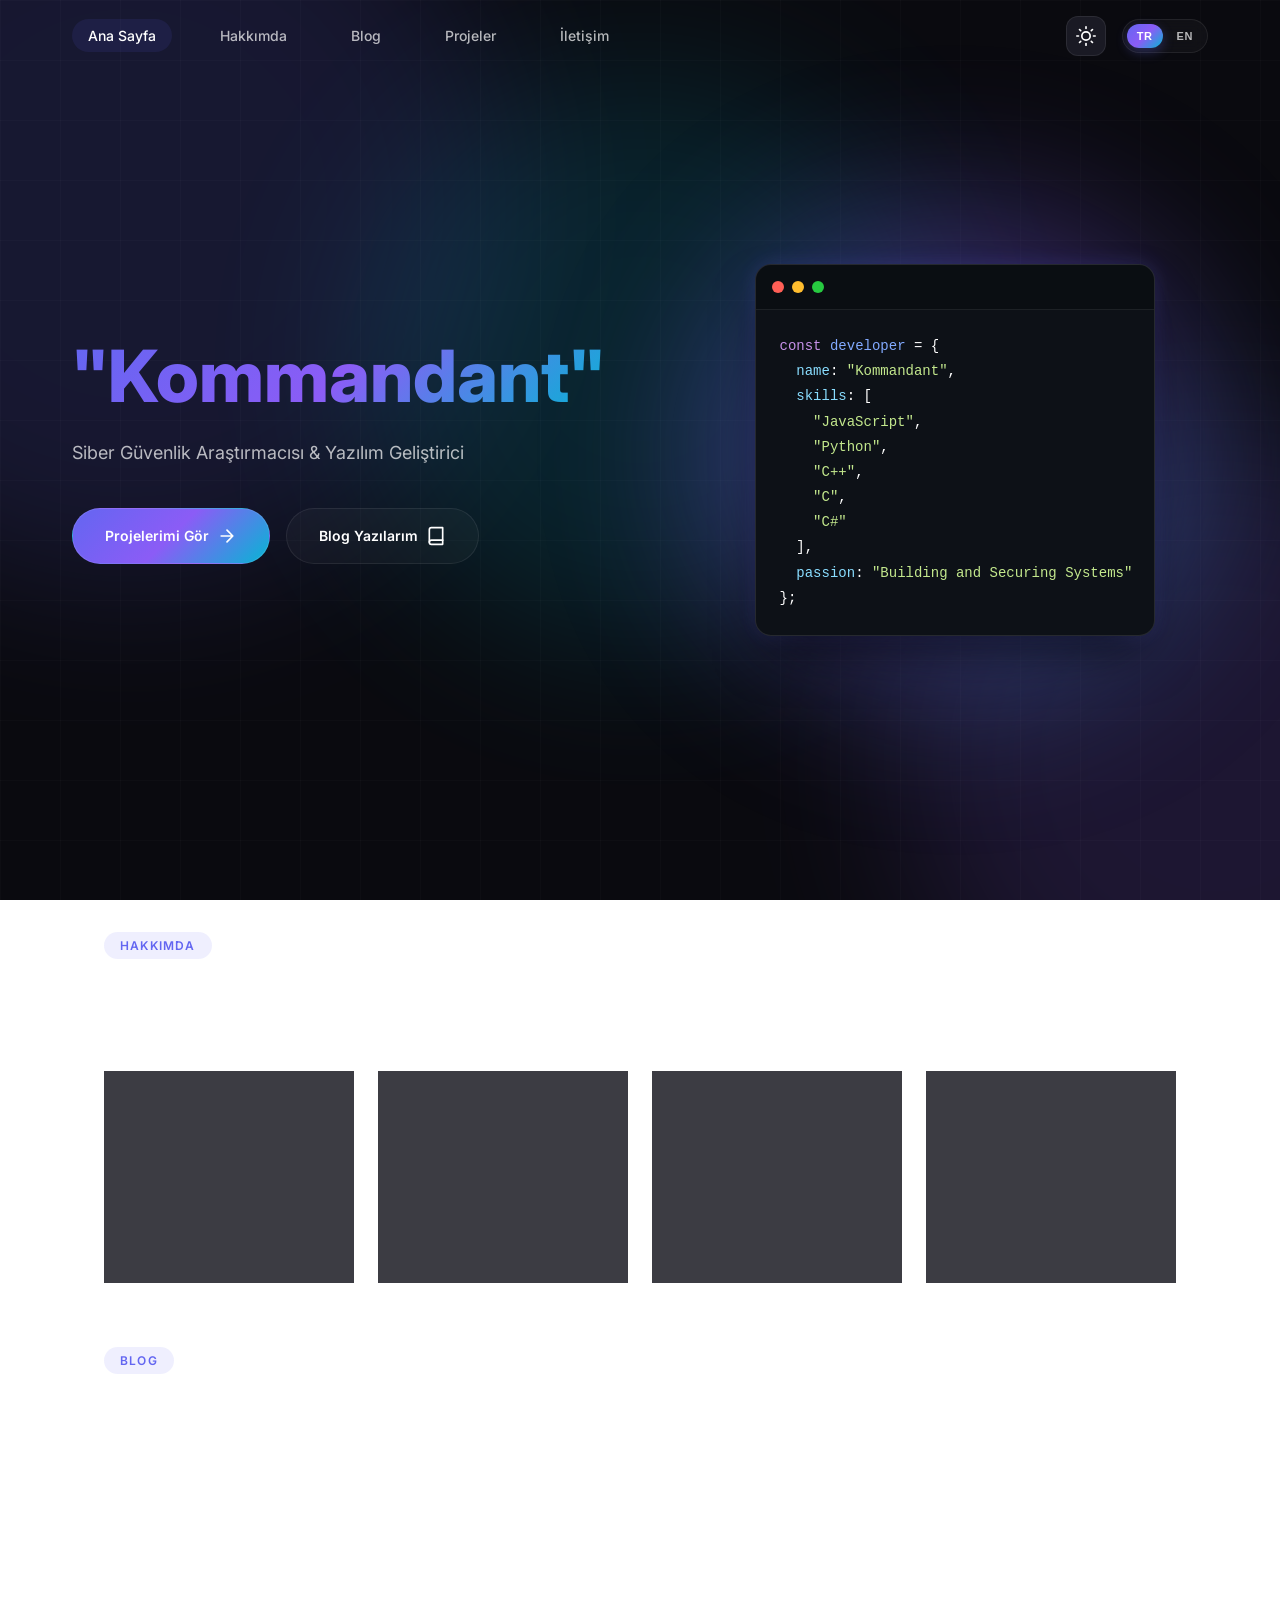
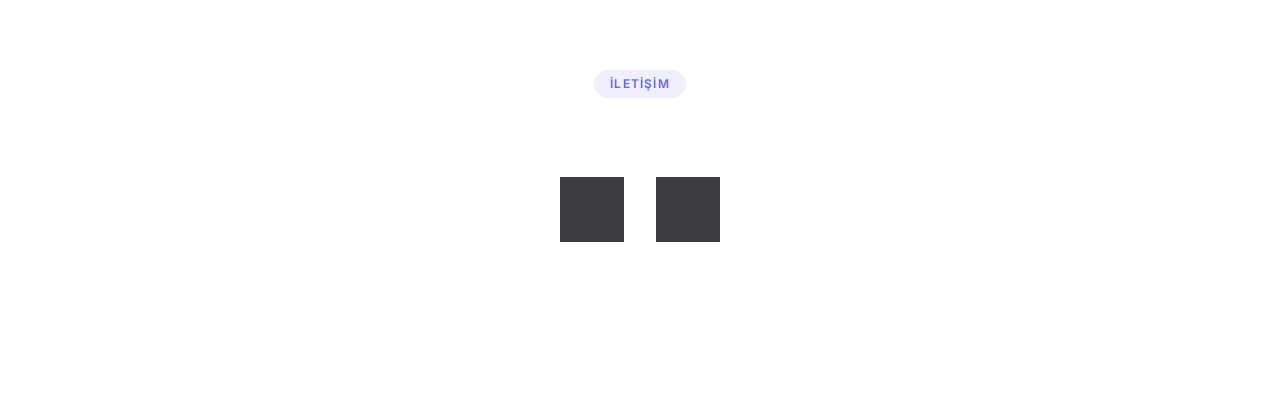
==== commit 504dafc2: "Update blog link to point to blog.html" ====
--- a/index.html
+++ b/index.html
@@ -29,7 +29,7 @@
             <ul class="nav-menu">
                 <li><a href="#home" class="nav-link active" data-i18n="nav-home">Ana Sayfa</a></li>
                 <li><a href="#about" class="nav-link" data-i18n="nav-about">Hakkımda</a></li>
-                <li><a href="#blog" class="nav-link" data-i18n="nav-blog">Blog</a></li>
+                <li><a href="blog.html" class="nav-link" data-i18n="nav-blog">Blog</a></li>
                 <li><a href="projects.html" class="nav-link" data-i18n="nav-projects">Projeler</a></li>
                 <li><a href="#contact" class="nav-link" data-i18n="nav-contact">İletişim</a></li>
             </ul>
@@ -80,7 +80,7 @@
                 Cyber Security Researcher & Software Developer
             </p>
             <div class="hero-cta">
-                <a href="#projects" class="btn btn-primary">
+                <a href="projects.html" class="btn btn-primary">
                     <span data-i18n="hero-cta-projects">Projelerimi Gör</span>
                     <svg xmlns="http://www.w3.org/2000/svg" width="20" height="20" viewBox="0 0 24 24" fill="none"
                         stroke="currentColor" stroke-width="2" stroke-linecap="round" stroke-linejoin="round">
@@ -255,4 +255,4 @@
     <script src="script.js"></script>
 </body>
 
-</html>+</html>
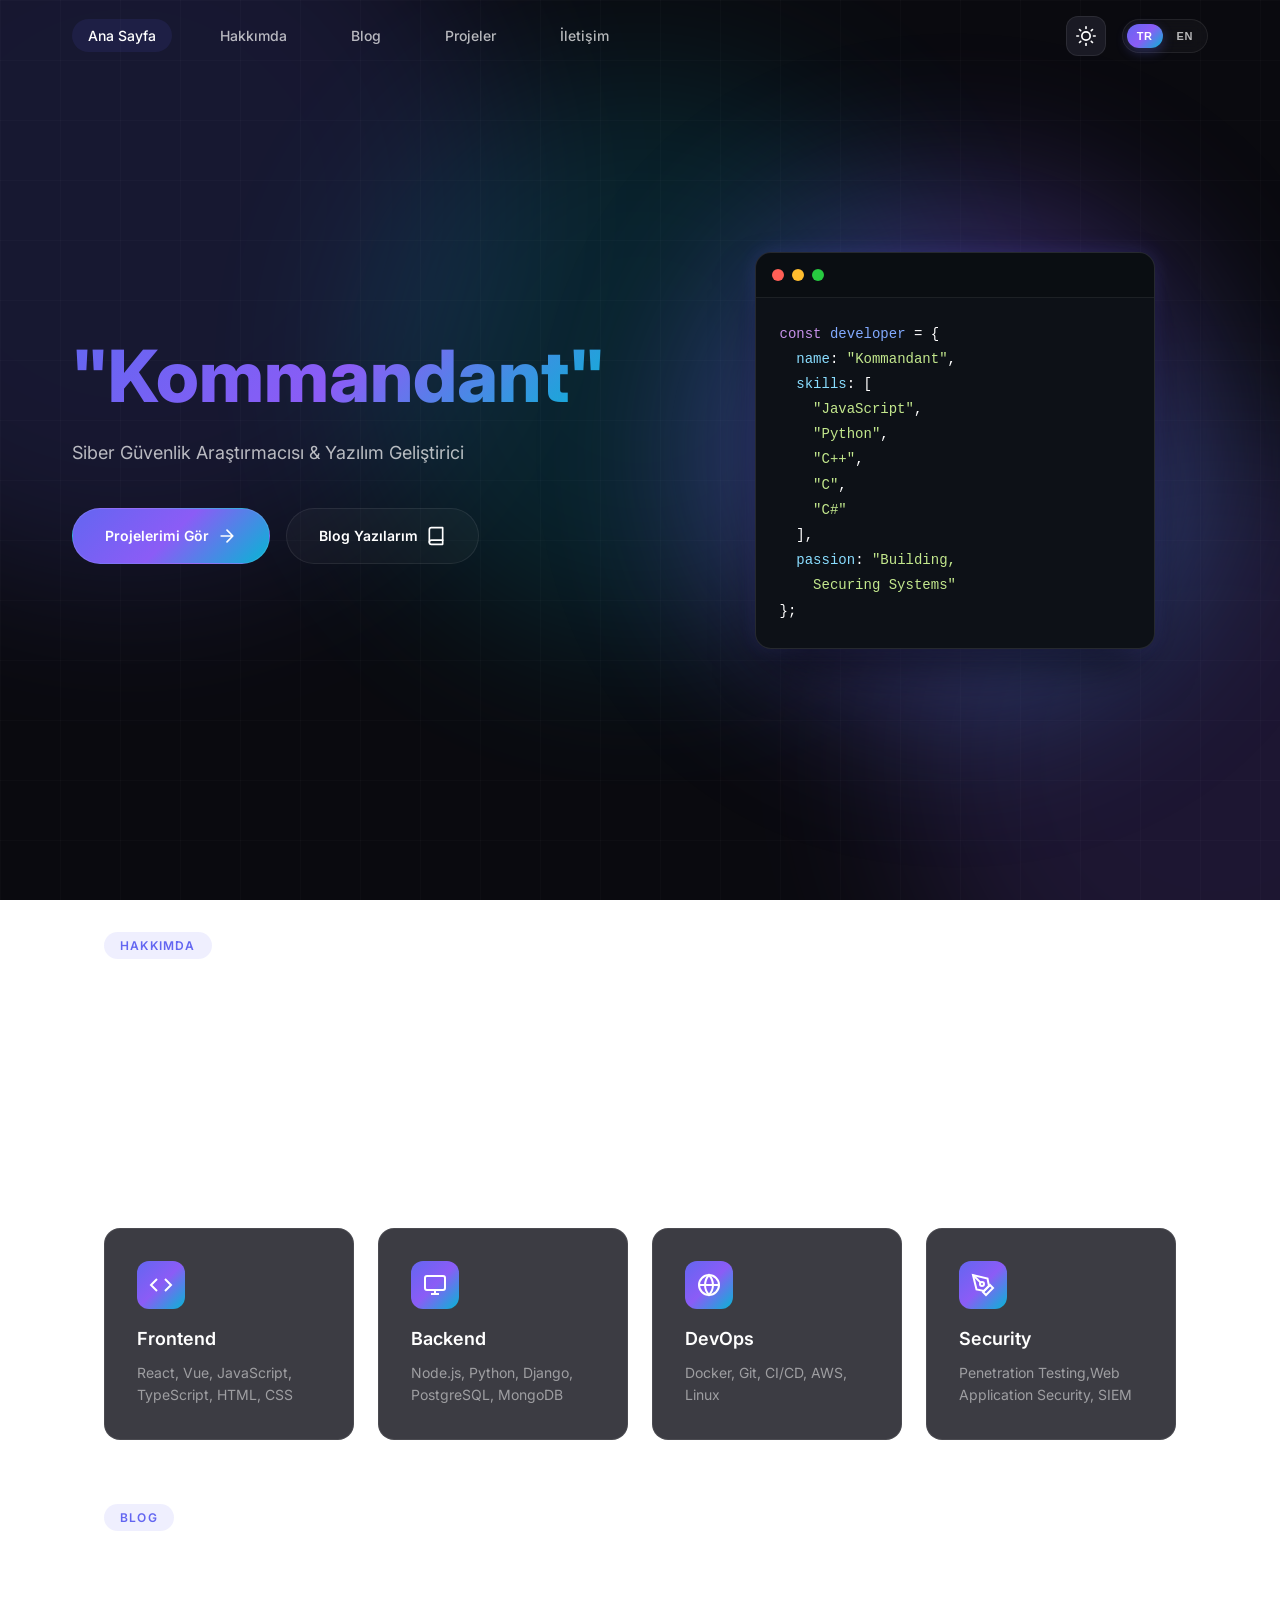
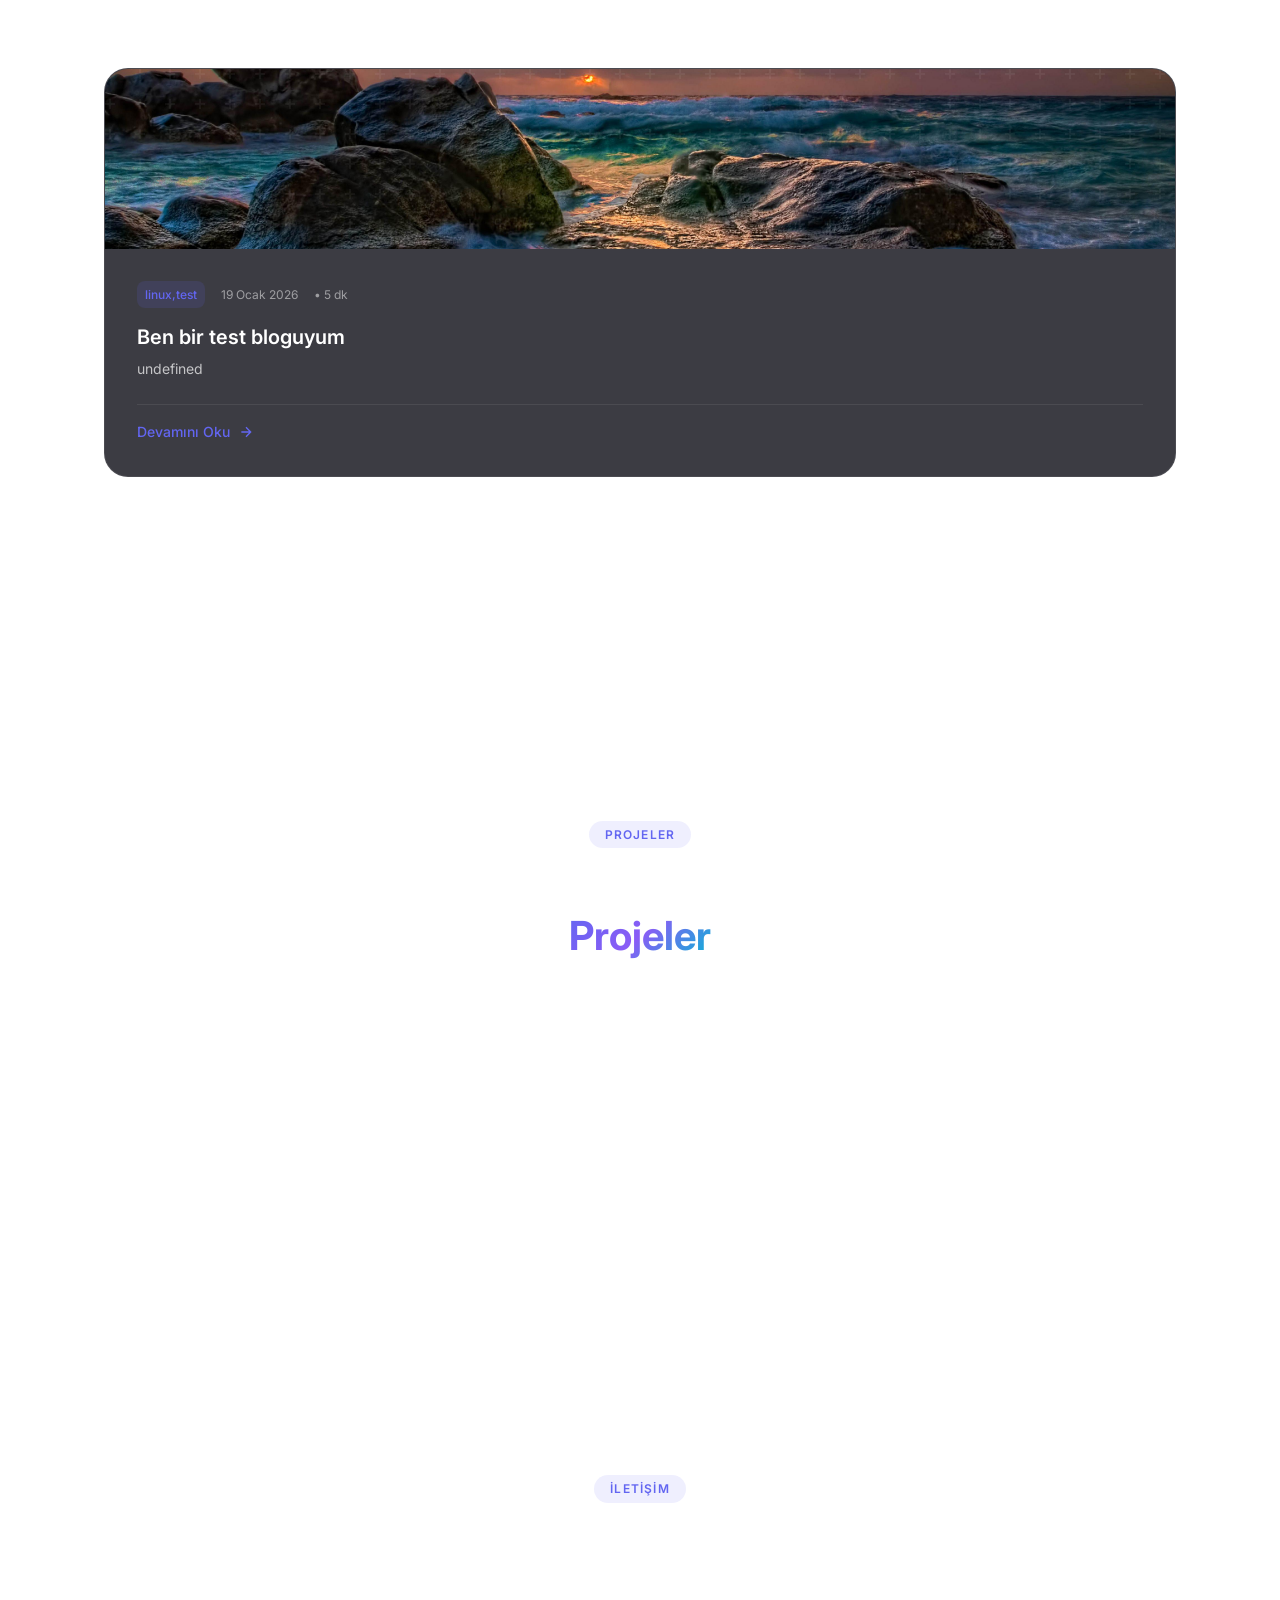
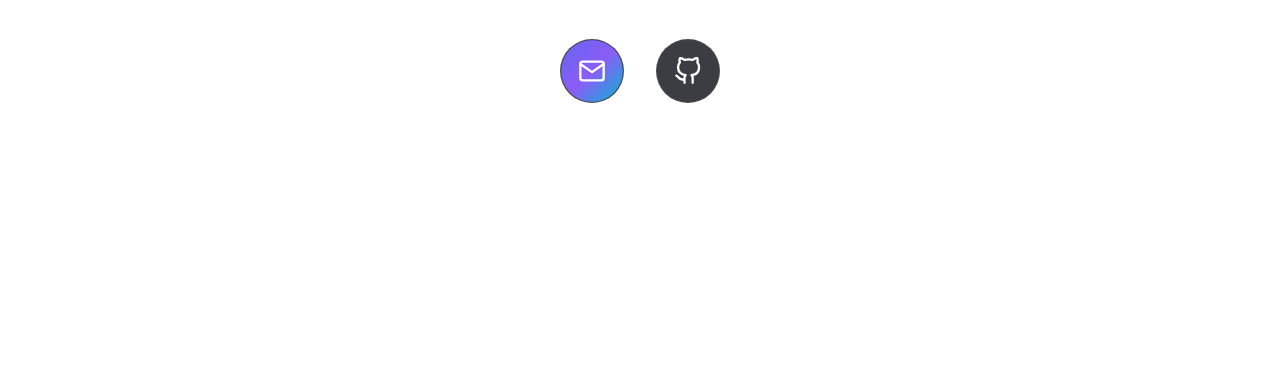
==== commit ad47edb2: "Add files via upload" ====
--- a/index.html
+++ b/index.html
@@ -115,7 +115,8 @@
     <span class="string">"C"</span>,
     <span class="string">"C#"</span>
   ],
-  <span class="property">passion</span>: <span class="string">"Building and Securing Systems"</span>
+  <span class="property">passion</span>: <span class="string">"Building,
+    Securing Systems"</span>
 };</code></pre>
                 </div>
             </div>
@@ -208,51 +209,90 @@
             </div>
         </div>
     </section>
-
-    <!-- Contact Section -->
-    <section class="contact" id="contact">
+    <!-- Projects Section  -->
+
+    <section class="page-header">
         <div class="section-container">
             <div class="section-header center">
-                <span class="section-tag" data-i18n="contact-tag">İletişim</span>
-            </div>
-            <div class="contact-content">
-                <div class="contact-buttons">
-                    <div class="contact-email-card">
-                        <div class="contact-icon">
-                            <svg xmlns="http://www.w3.org/2000/svg" width="24" height="24" viewBox="0 0 24 24"
-                                fill="none" stroke="currentColor" stroke-width="2" stroke-linecap="round"
-                                stroke-linejoin="round">
-                                <path d="M4 4h16c1.1 0 2 .9 2 2v12c0 1.1-.9 2-2 2H4c-1.1 0-2-.9-2-2V6c0-1.1.9-2 2-2z">
-                                </path>
-                                <polyline points="22,6 12,13 2,6"></polyline>
-                            </svg>
-                        </div>
-                        <div class="contact-email-info">
-                            <span class="contact-email-text">alpermudar@gmail.com</span>
-                        </div>
-                    </div>
-                    <a href="https://github.com/alpermdr" target="_blank" class="contact-btn"
-                        aria-label="GitHub Profile">
-                        <svg xmlns="http://www.w3.org/2000/svg" width="24" height="24" viewBox="0 0 24 24" fill="none"
-                            stroke="currentColor" stroke-width="2" stroke-linecap="round" stroke-linejoin="round">
-                            <path
-                                d="M9 19c-5 1.5-5-2.5-7-3m14 6v-3.87a3.37 3.37 0 0 0-.94-2.61c3.14-.35 6.44-1.54 6.44-7A5.44 5.44 0 0 0 20 4.77 5.07 5.07 0 0 0 19.91 1S18.73.65 16 2.48a13.38 13.38 0 0 0-7 0C6.27.65 5.09 1 5.09 1A5.07 5.07 0 0 0 5 4.77a5.44 5.44 0 0 0-1.5 3.78c0 5.42 3.3 6.61 6.44 7A3.37 3.37 0 0 0 9 18.13V22">
-                            </path>
-                        </svg>
-                    </a>
-                </div>
-            </div>
-        </div>
-    </section>
-
-    <!-- Footer -->
-    <footer class="footer">
-        <div class="footer-container">
-            <p data-i18n="footer-rights">&copy; 2026 Kommandant Tüm hakları saklıdır.</p>
-        </div>
-    </footer>
-
-    <script src="script.js"></script>
+                <span class="section-tag" data-i18n="projects-tag">Projeler</span>
+                <h1 class="section-title">GitHub<br><span class="gradient-text"
+                        data-i18n="nav-projects">Projelerim</span></h1>
+            </div>
+
+        </div>
+    </section>
+    <section class="projects-page">
+        <div class="section-container">
+            <!-- Loading State -->
+            <div class="projects-loading" id="projects-loading">
+                <div class="loading-spinner"></div>
+                <p data-i18n="github-loading">GitHub projeleri yükleniyor...</p>
+            </div>
+
+            <!-- Error State -->
+            <div class="projects-error" id="projects-error" style="display: none;">
+                <svg xmlns="http://www.w3.org/2000/svg" width="48" height="48" viewBox="0 0 24 24" fill="none"
+                    stroke="currentColor" stroke-width="1.5">
+                    <circle cx="12" cy="12" r="10"></circle>
+                    <line x1="12" y1="8" x2="12" y2="12"></line>
+                    <line x1="12" y1="16" x2="12.01" y2="16"></line>
+                </svg>
+                <p data-i18n="github-error">Projeler yüklenirken bir hata oluştu.</p>
+                <button class="btn btn-secondary" onclick="loadGitHubProjects()" data-i18n="github-retry">Tekrar
+                    Dene</button>
+            </div>
+
+            <div class="github-projects-grid" id="github-projects-grid">
+                <!-- Projects will be loaded dynamically -->
+            </div>
+
+            <!-- Contact Section -->
+            <section class="contact" id="contact">
+                <div class="section-container">
+                    <div class="section-header center">
+                        <span class="section-tag" data-i18n="contact-tag">İletişim</span>
+                    </div>
+                    <div class="contact-content">
+                        <div class="contact-buttons">
+                            <div class="contact-email-card">
+                                <div class="contact-icon">
+                                    <svg xmlns="http://www.w3.org/2000/svg" width="24" height="24" viewBox="0 0 24 24"
+                                        fill="none" stroke="currentColor" stroke-width="2" stroke-linecap="round"
+                                        stroke-linejoin="round">
+                                        <path
+                                            d="M4 4h16c1.1 0 2 .9 2 2v12c0 1.1-.9 2-2 2H4c-1.1 0-2-.9-2-2V6c0-1.1.9-2 2-2z">
+                                        </path>
+                                        <polyline points="22,6 12,13 2,6"></polyline>
+                                    </svg>
+                                </div>
+                                <div class="contact-email-info">
+                                    <span class="contact-email-text">alpermudar@gmail.com</span>
+                                </div>
+                            </div>
+
+                            <a href="https://github.com/alpermdr" target="_blank" class="contact-btn"
+                                aria-label="GitHub Profile">
+                                <svg xmlns="http://www.w3.org/2000/svg" width="24" height="24" viewBox="0 0 24 24"
+                                    fill="none" stroke="currentColor" stroke-width="2" stroke-linecap="round"
+                                    stroke-linejoin="round">
+                                    <path
+                                        d="M9 19c-5 1.5-5-2.5-7-3m14 6v-3.87a3.37 3.37 0 0 0-.94-2.61c3.14-.35 6.44-1.54 6.44-7A5.44 5.44 0 0 0 20 4.77 5.07 5.07 0 0 0 19.91 1S18.73.65 16 2.48a13.38 13.38 0 0 0-7 0C6.27.65 5.09 1 5.09 1A5.07 5.07 0 0 0 5 4.77a5.44 5.44 0 0 0-1.5 3.78c0 5.42 3.3 6.61 6.44 7A3.37 3.37 0 0 0 9 18.13V22">
+                                    </path>
+                                </svg>
+                            </a>
+                        </div>
+                    </div>
+                </div>
+            </section>
+
+            <!-- Footer -->
+            <footer class="footer">
+                <div class="footer-container">
+                    <p data-i18n="footer-rights">&copy; 2026 Kommandant Tüm hakları saklıdır.</p>
+                </div>
+            </footer>
+
+            <script src="script.js"></script>
 </body>
 
-</html>
+</html>
--- a/style.css
+++ b/style.css
@@ -107,6 +107,7 @@
 }
 
 html {
+    overflow-x: hidden;
     scroll-behavior: smooth;
     scroll-padding-top: 80px;
 }
@@ -128,7 +129,7 @@
     top: 0;
     left: 0;
     width: 100%;
-    height: 100vh;
+    height: 100%;
     z-index: -2;
     overflow: hidden;
     background: var(--bg-primary);
@@ -279,6 +280,7 @@
     box-shadow: 0 0 30px rgba(99, 102, 241, 0.4);
 }
 
+
 .nav-menu {
     display: flex;
     gap: var(--space-xl);
@@ -475,6 +477,7 @@
 }
 
 .hero-cta {
+    
     display: flex;
     gap: var(--space-md);
     margin-top: var(--space-md);
@@ -611,7 +614,7 @@
 }
 
 .code-window {
-    position: relative;
+    position: relative; 
     background: #0d1117;
     /* Solid dark background for better contrast */
     border: 1px solid rgba(255, 255, 255, 0.1);
@@ -621,6 +624,7 @@
     box-shadow:
         0 25px 50px -12px rgba(0, 0, 0, 0.6),
         0 0 20px rgba(99, 102, 241, 0.2);
+    
 }
 
 .window-header {
@@ -650,11 +654,14 @@
 }
 
 .code-content {
+
+    max-height: 350px;
+    max-width:250px;
     padding: var(--space-lg);
     font-family: 'Fira Code', 'Monaco', monospace;
     font-size: var(--font-size-sm);
     line-height: 1.8;
-    overflow-x: auto;
+    overflow: hidden;
     color: #ffffff;
 }
 
@@ -757,6 +764,8 @@
 }
 
 .skill-card {
+    margin-left: auto;
+    margin-right: auto;
     padding: var(--space-xl);
     background: var(--bg-glass);
     border: 1px solid var(--border-color);
@@ -809,12 +818,17 @@
 }
 
 .project-card {
+    
     background: var(--bg-glass);
     border: 1px solid var(--border-color);
     border-radius: var(--radius-xl);
     overflow: hidden;
     backdrop-filter: blur(var(--blur-sm));
     transition: var(--transition-base);
+
+    max-width: 1200px;
+    margin: 0 auto;
+    padding: var(--space-xl) var(--space-3xl);
 }
 
 .project-card:hover {
@@ -979,6 +993,7 @@
 
 .contact-info-wrapper {
     margin-left: var(--space-md);
+    
     opacity: 0;
     transform: translateX(20px);
     transition: opacity 1.8s ease-in-out,
@@ -1090,6 +1105,7 @@
 
 /* Footer */
 .footer {
+    background-color: transparent;
     border-top: 1px solid var(--border-color);
     padding: var(--space-2xl) 0;
 }
@@ -1134,6 +1150,9 @@
 }
 
 .fade-in.visible {
+
+    min-width:100px;
+    min-height:100px;
     opacity: 1;
     transform: translateY(0);
 }
@@ -1173,7 +1192,8 @@
     }
 
     .hero-card {
-        max-width: 350px;
+        max-height: 300px;
+        max-width: 300px;
     }
 
     .project-card.featured {
@@ -1494,6 +1514,11 @@
     font-size: 0.9em;
 }
 
+.content-wrapper {
+    margin: 0 auto;
+    padding: var(--space-xl);
+}
+
 .article-content pre {
     background: var(--bg-secondary);
     border: 1px solid var(--border-color);
@@ -1592,8 +1617,9 @@
 
 .github-stats-grid {
     display: grid;
-    grid-template-columns: repeat(4, 1fr);
+    grid-template-columns: repeat(auto-fit, minmax(320px, 1fr));
     gap: var(--space-lg);
+    margin-bottom: var(--space-2xl);
 }
 
 .github-stat-card {
@@ -2122,7 +2148,7 @@
     }
 }
 
-@media (max-width: 480px) {
+@media (max-width: 400px) {
     .github-stats-grid {
         grid-template-columns: 1fr;
     }
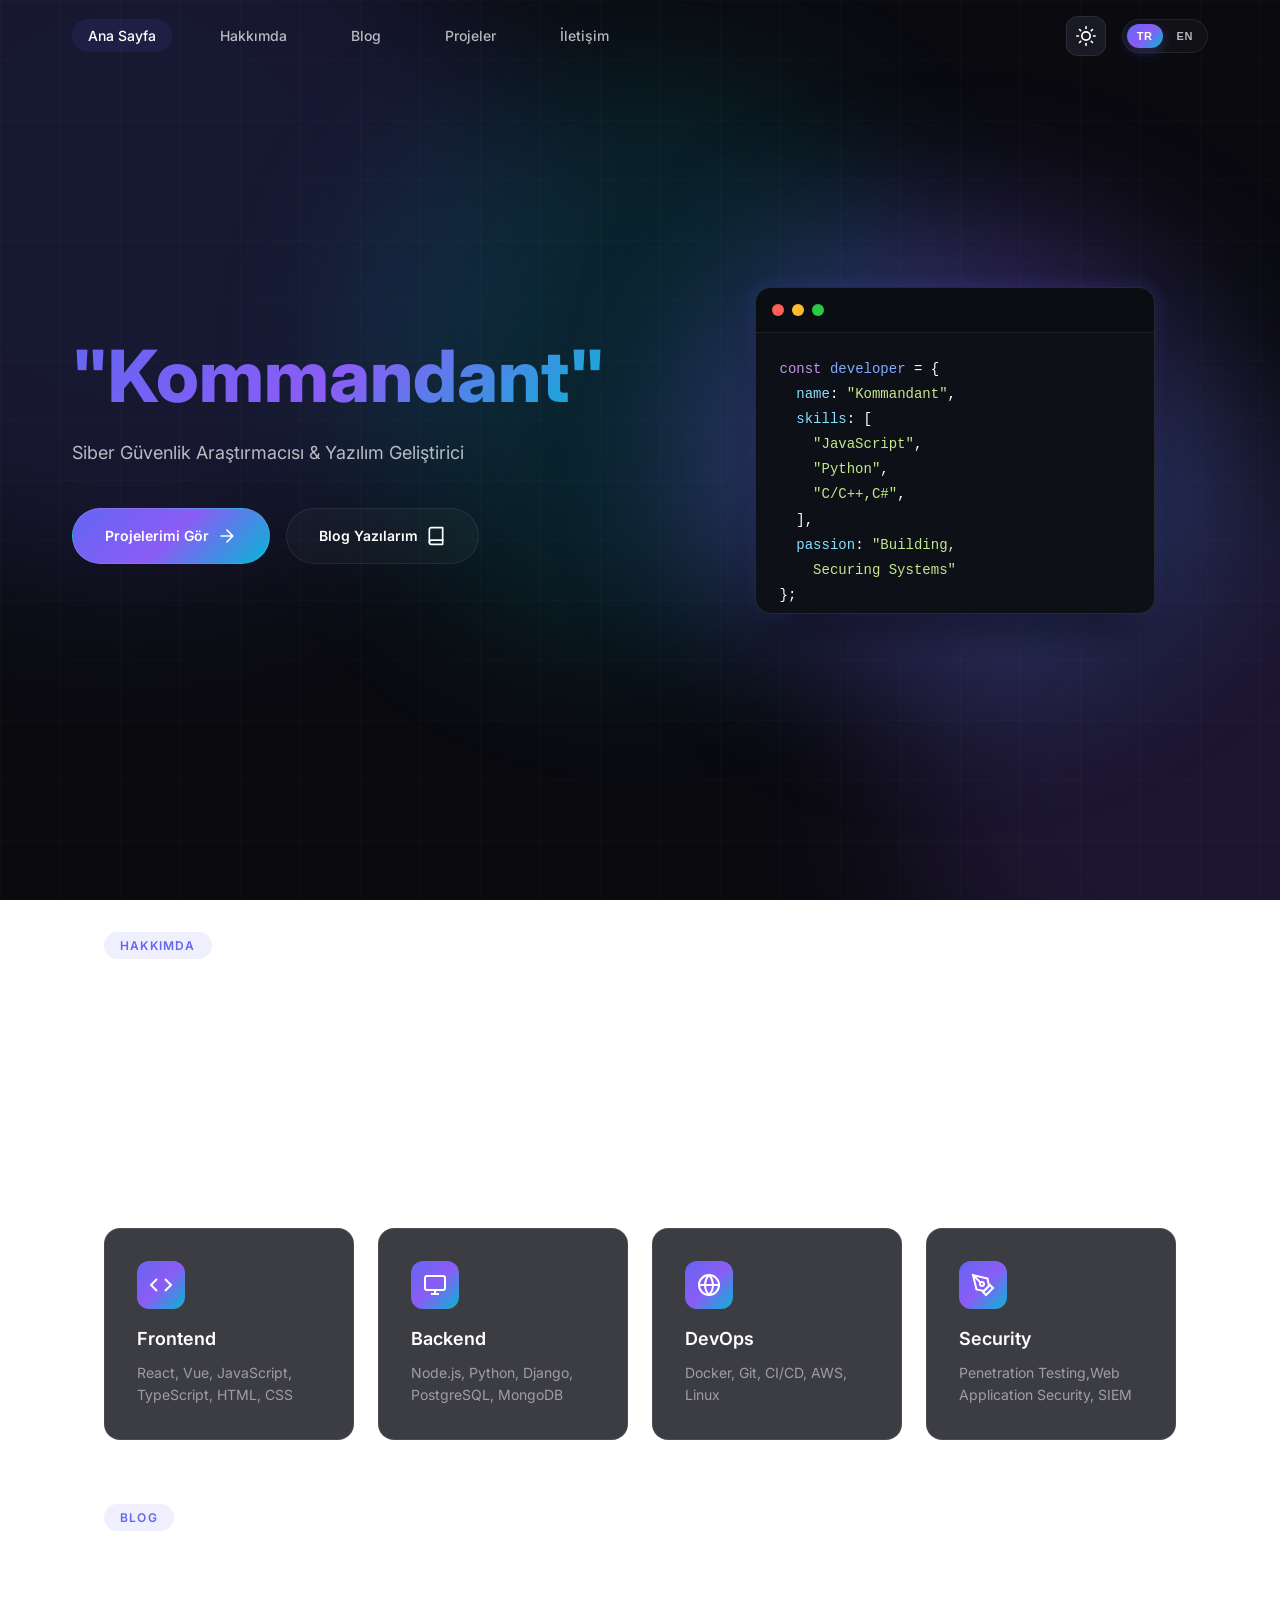
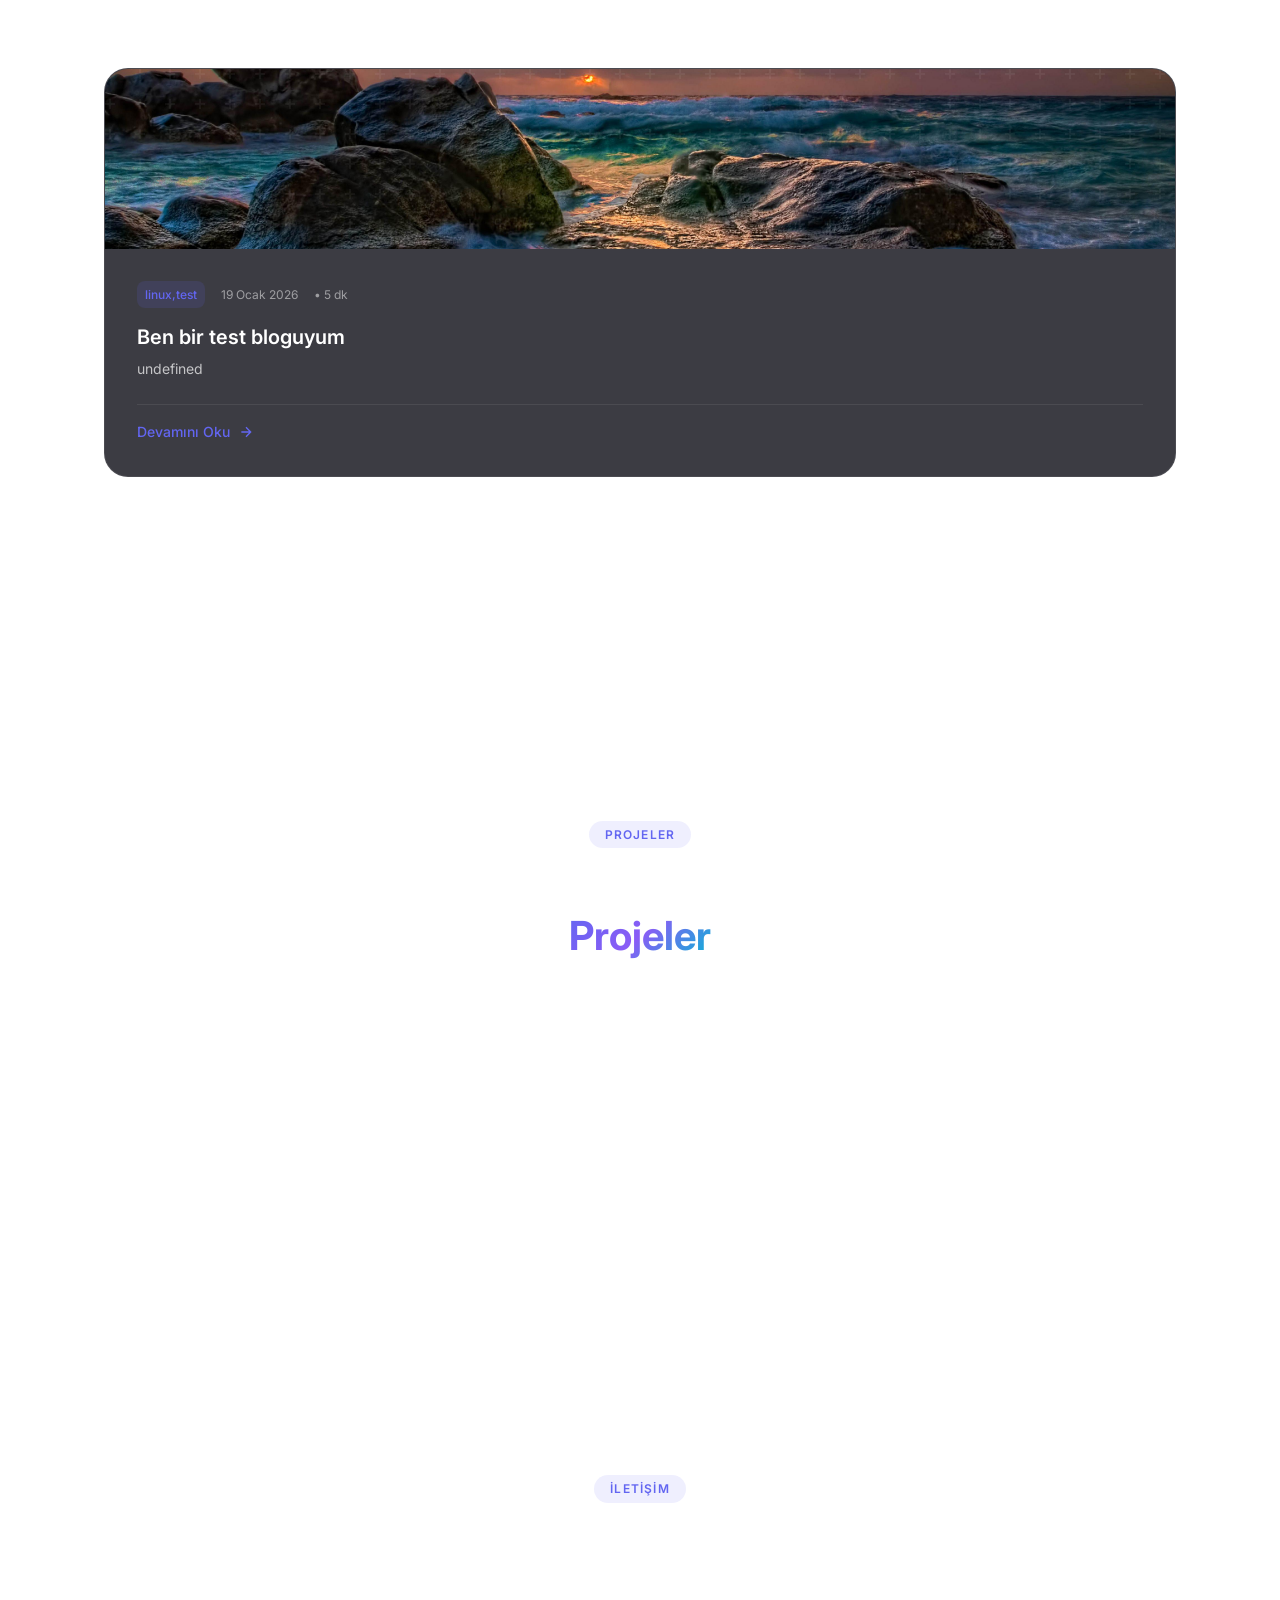
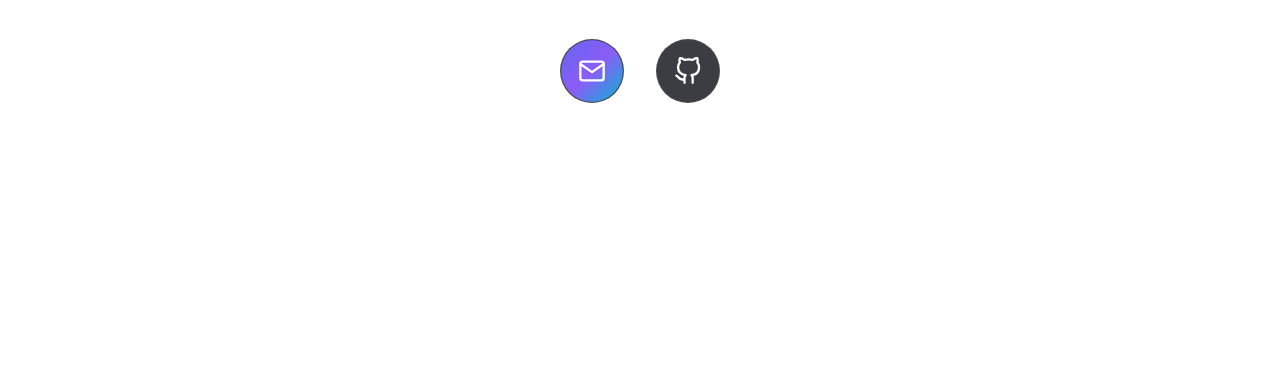
==== commit ff418168: "Add files via upload" ====
--- a/index.html
+++ b/index.html
@@ -111,9 +111,7 @@
   <span class="property">skills</span>: [
     <span class="string">"JavaScript"</span>,
     <span class="string">"Python"</span>,
-    <span class="string">"C++"</span>,
-    <span class="string">"C"</span>,
-    <span class="string">"C#"</span>
+    <span class="string">"C/C++,C#"</span>,
   ],
   <span class="property">passion</span>: <span class="string">"Building,
     Securing Systems"</span>
@@ -295,4 +293,4 @@
             <script src="script.js"></script>
 </body>
 
-</html>+</html>
--- a/style.css
+++ b/style.css
@@ -655,7 +655,7 @@
 
 .code-content {
 
-    max-height: 350px;
+    max-height: 280px;
     max-width:250px;
     padding: var(--space-lg);
     font-family: 'Fira Code', 'Monaco', monospace;
@@ -2152,4 +2152,4 @@
     .github-stats-grid {
         grid-template-columns: 1fr;
     }
-}+}
